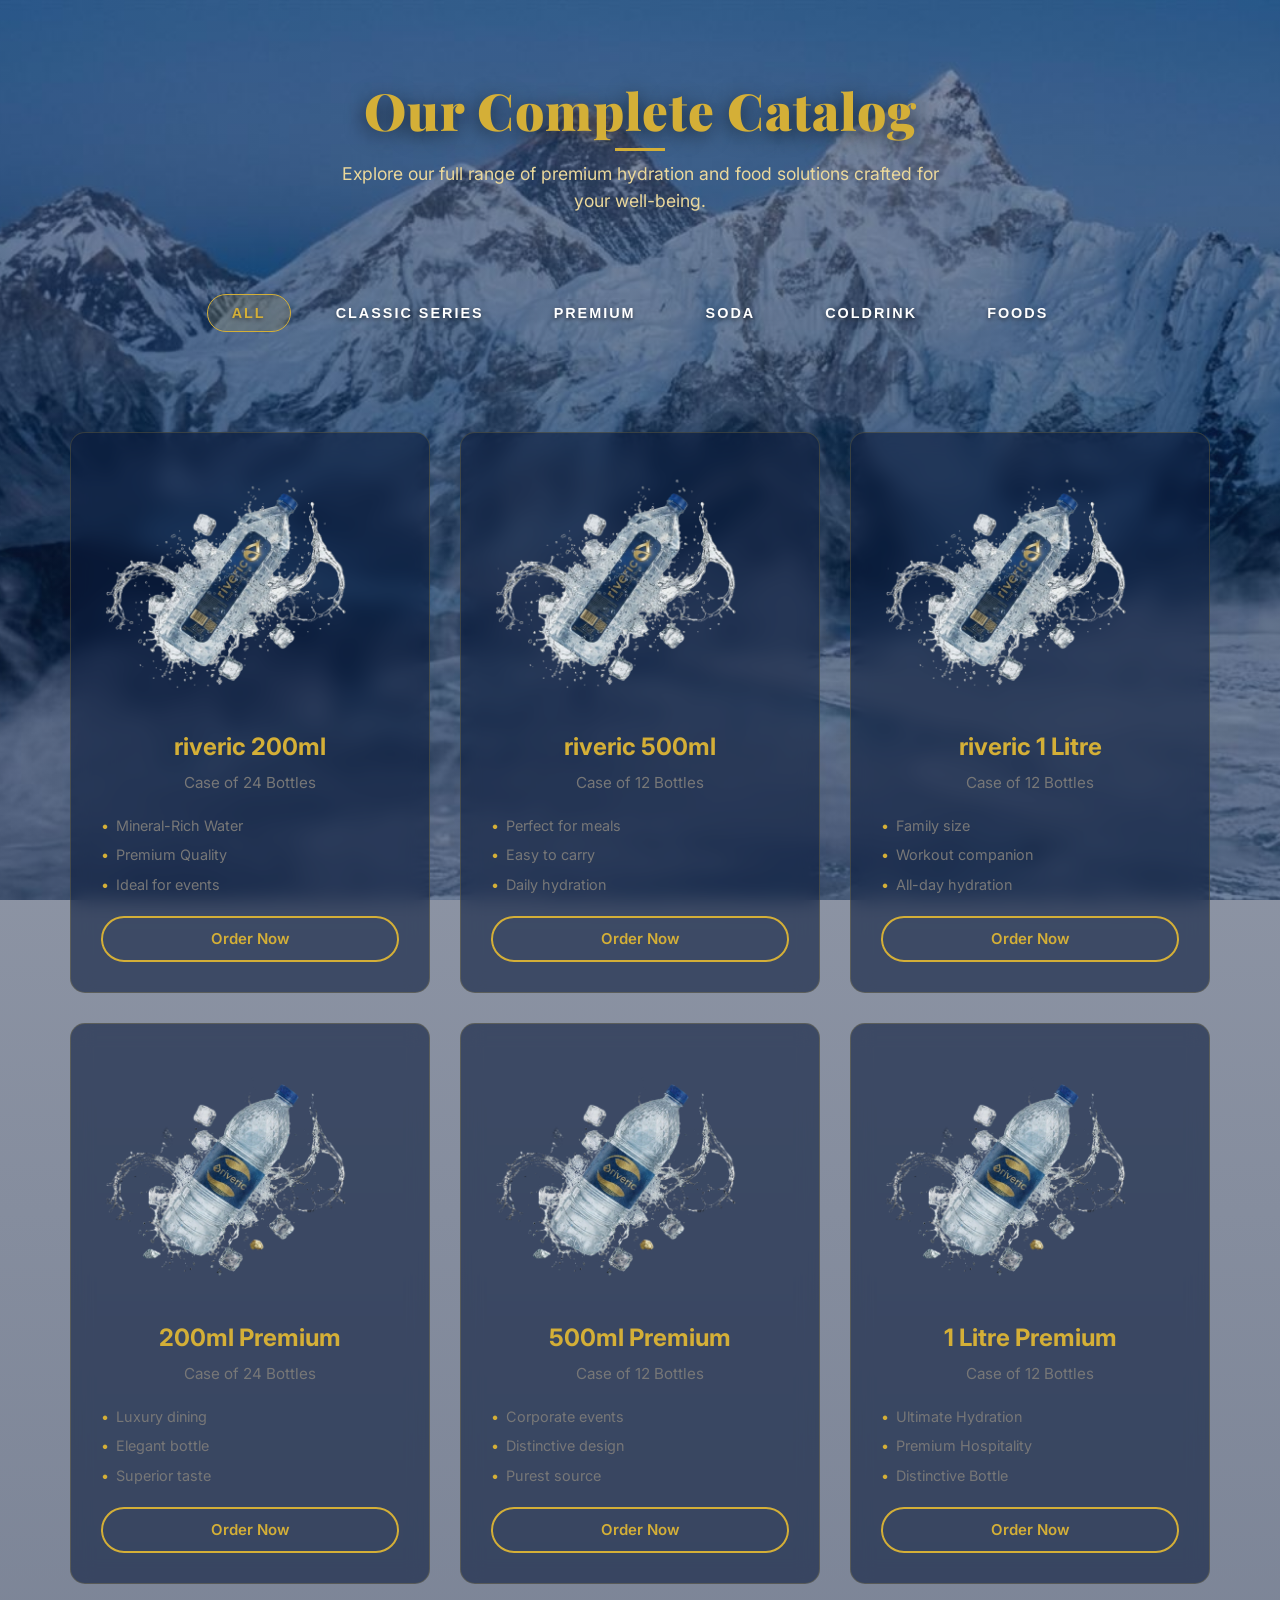
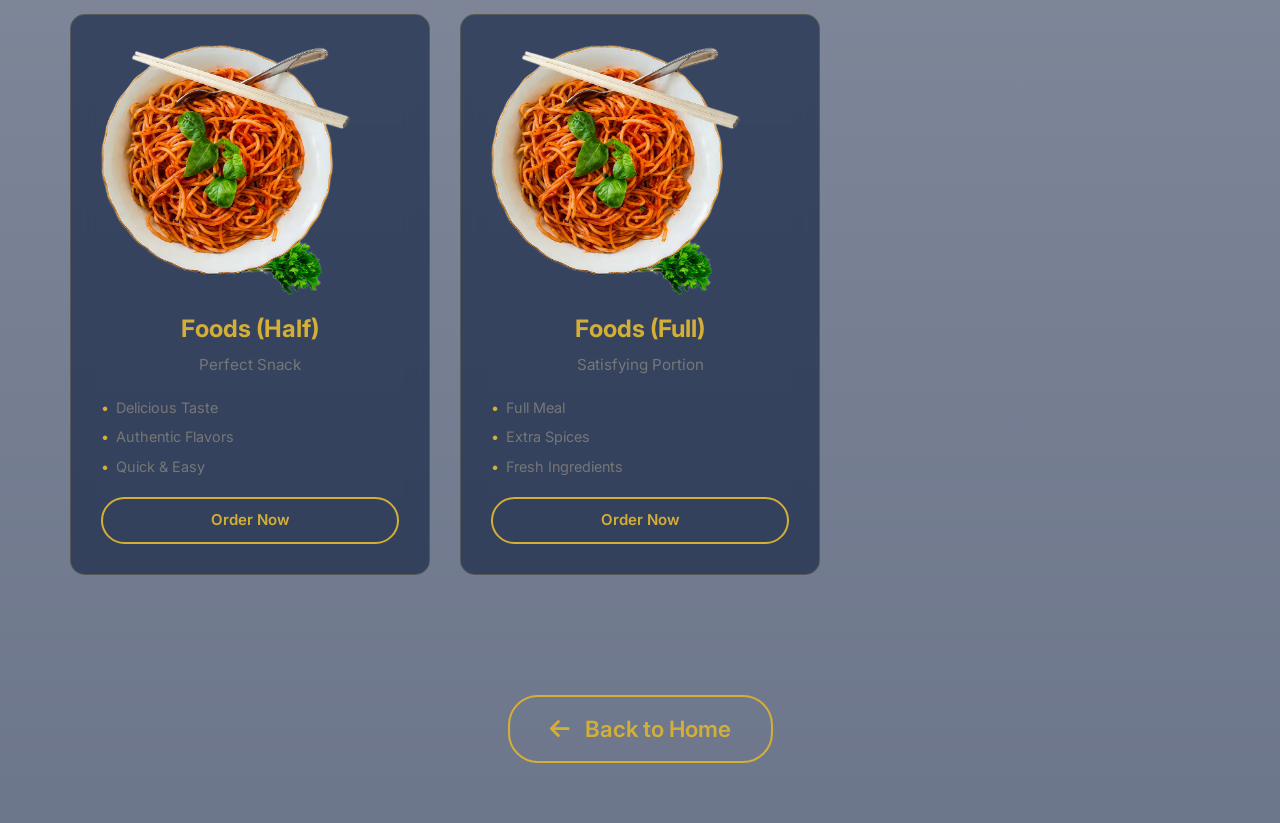
==== products.html @ 6d586d49 "Add files via upload" ====
<!DOCTYPE html>
<html lang="en">

<head>
    <meta charset="UTF-8">
    <meta name="viewport" content="width=device-width, initial-scale=1.0">
    <title>All Products | riveric™</title>
    <meta name="description" content="View our complete premium catalog of pure, mineral-rich packaged drinking water and food products.">
    <link rel="canonical" href="https://www.riveric.in/products.html" />
    
    <!-- Open Graph / Site Name & Thumbnail Fixes -->
    <meta property="og:site_name" content="riveric">
    <meta property="og:title" content="All Products | riveric™">
    <meta property="og:description" content="View our complete premium catalog of pure, mineral-rich packaged drinking water and food products.">
    <meta property="og:image" content="https://www.riveric.in/bottle_bg3_removed.png">
    <meta property="og:url" content="https://www.riveric.in/products.html">
    <meta property="og:type" content="website">

    <!-- Favicon / Logo for Browser Tabs and Google Search -->
    <link rel="icon" type="image/png" sizes="192x192" href="favicon.png">
    <link rel="apple-touch-icon" href="favicon.png">
    <link rel="shortcut icon" type="image/png" href="favicon.png">
    
    <!-- Web App Manifest for "Add to Home Screen" -->
    <link rel="manifest" href="manifest.json">
    <meta name="theme-color" content="#0a192f">

    <link href="https://fonts.googleapis.com/css2?family=Inter:wght@300;400;500;600;700;800&family=Outfit:wght@300;400;600;700;800&family=Playfair+Display:ital,wght@0,900;1,900&display=swap" rel="stylesheet">
    <link rel="stylesheet" href="style.css?v=1.2.6">
    <link rel="stylesheet" href="https://cdnjs.cloudflare.com/ajax/libs/font-awesome/6.4.0/css/all.min.css">
    
    <style>
        :root {
            --primary-color: #D4AF37;
            --primary-hover: #b8962d;
            --light-blue: #ebd89b;
        }
        body {
            background: linear-gradient(rgba(11, 27, 61, 0.4), rgba(11, 27, 61, 0.6)), url('bg_core.jpeg') no-repeat center center fixed !important;
            background-size: cover !important;
        }
        .products-page-header {
            padding: 80px 0 40px;
            background: transparent !important;
        }
        .cat-btn {
            color: #ffffff !important;
            text-shadow: 0 2px 4px rgba(0,0,0,0.5);
        }
        .cat-btn.active {
            background: rgba(212, 175, 55, 0.15) !important;
            color: #D4AF37 !important;
        }
        .cat-btn:hover {
            color: #D4AF37 !important;
        }
        .products-page-header .section-title {
            color: #D4AF37 !important;
            font-family: 'Playfair Display', serif !important;
            font-size: 3.2rem;
            font-weight: 900;
            letter-spacing: 1px;
            text-shadow: 0 4px 20px rgba(0, 0, 0, 0.6);
        }
        .products-page-header .section-subtitle {
            color: #ebd89b;
            max-width: 600px;
            margin: 0 auto;
        }
        .product-card {
            transition: all 0.4s ease;
            background: rgba(11, 27, 61, 0.6) !important;
            border-color: rgba(212, 175, 55, 0.2) !important;
        }
        .product-card:hover {
            border-color: rgba(212, 175, 55, 0.8) !important;
            box-shadow: 0 20px 40px rgba(212, 175, 55, 0.15) !important;
        }
        .product-card.hidden {
            display: none !important;
        }
        @media (max-width: 768px) {
            .products-page-header .section-title {
                font-size: 2.2rem;
            }
            #coming-soon-message h2 {
                font-size: 2rem !important;
            }
            .cat-btn {
                font-size: 0.8rem;
                padding: 8px 16px;
                letter-spacing: 1px;
            }
            .category-filters {
                gap: 10px !important;
            }
            .products-page-header {
                padding: 50px 0 20px;
            }
        }
        @media (max-width: 992px) {
            .products-grid {
                grid-template-columns: repeat(2, 1fr) !important;
                gap: 15px;
            }
            .product-card {
                padding: 15px 10px;
                display: flex;
                flex-direction: column;
                align-items: center;
            }
            .product-card-img {
                height: 120px !important;
                width: auto !important;
                margin-bottom: 10px !important;
            }
            .product-card-title {
                font-size: 1rem;
                margin-bottom: 5px;
                line-height: 1.2;
            }
            .product-card-desc {
                font-size: 0.8rem;
                margin-bottom: 10px;
            }
            .product-card-features {
                margin: 0 0 15px 0;
            }
            .product-card-features li {
                font-size: 0.75rem;
                margin-bottom: 4px;
            }
            .product-card .btn-outline {
                padding: 8px 10px;
                font-size: 0.8rem;
                width: 100%;
                margin-top: auto;
            }
        }
    </style>
</head>

<body>

    <!-- Page Header -->
    <section class="products-page-header">
        <div class="container text-center">
            <h2 class="section-title reveal slide-up">Our Complete Catalog</h2>
            <p class="section-subtitle reveal slide-up">Explore our full range of premium hydration and food solutions crafted for your well-being.</p>
        </div>
    </section>

    <!-- Top Categories / Filters -->
    <div class="container text-center reveal slide-up" style="margin-bottom: 40px;">
        <div class="category-filters" style="display: flex; justify-content: center; gap: 20px; flex-wrap: wrap; margin-top: 40px;">
            <button class="cat-btn active" data-filter="all">ALL</button>
            <button class="cat-btn" data-filter="classic">CLASSIC SERIES</button>
            <button class="cat-btn" data-filter="premium">PREMIUM</button>
            <button class="cat-btn" data-filter="soda" data-status="coming-soon">SODA</button>
            <button class="cat-btn" data-filter="colddrink" data-status="coming-soon">COLDRINK</button>
            <button class="cat-btn" data-filter="foods">FOODS</button>
        </div>
    </div>

    <!-- Products Grid -->
    <section class="section-padding" style="padding-top: 0;">
        <div class="container">
            <div id="coming-soon-message" style="display: none; text-align: center; width: 100%; padding: 100px 20px;">
                <h2 style="color: #D4AF37; font-family: 'Playfair Display', serif; font-size: 3rem; font-weight: 900; letter-spacing: 2px;">Coming Soon!</h2>
                <p style="color: #ffffff; font-size: 1.2rem; margin-top: 15px;">We are currently crafting this collection. Stay tuned!</p>
            </div>
            <div class="products-grid" id="productsGrid">
                
                <!-- Product 1: Classic -->
                <div class="product-card reveal slide-up" data-category="classic">
                    <img src="removed_bg_bottle.png" alt="riveric 200ml" class="product-card-img">
                    <h3 class="product-card-title">riveric 200ml</h3>
                    <p class="product-card-desc">Case of 24 Bottles</p>
                    <ul class="product-card-features">
                        <li>Mineral-Rich Water</li>
                        <li>Premium Quality</li>
                        <li>Ideal for events</li>
                    </ul>
                    <a href="https://wa.me/919471491032?text=Hi%20riveric!%20I%20would%20like%20to%20order%20the%20200ml%20Classic." target="_blank" class="btn btn-outline" style="width: 100%;">Order Now</a>
                </div>

                <!-- Product 2: Classic -->
                <div class="product-card reveal slide-up" data-category="classic" style="transition-delay: 0.1s;">
                    <img src="removed_bg_bottle.png" alt="riveric 500ml" class="product-card-img">
                    <h3 class="product-card-title">riveric 500ml</h3>
                    <p class="product-card-desc">Case of 12 Bottles</p>
                    <ul class="product-card-features">
                        <li>Perfect for meals</li>
                        <li>Easy to carry</li>
                        <li>Daily hydration</li>
                    </ul>
                    <a href="https://wa.me/919471491032?text=Hi%20riveric!%20I%20would%20like%20to%20order%20the%20500ml%20Classic." target="_blank" class="btn btn-outline" style="width: 100%;">Order Now</a>
                </div>

                <!-- Product 3: Classic -->
                <div class="product-card reveal slide-up" data-category="classic" style="transition-delay: 0.2s;">
                    <img src="removed_bg_bottle.png" alt="riveric 1 Litre" class="product-card-img">
                    <h3 class="product-card-title">riveric 1 Litre</h3>
                    <p class="product-card-desc">Case of 12 Bottles</p>
                    <ul class="product-card-features">
                        <li>Family size</li>
                        <li>Workout companion</li>
                        <li>All-day hydration</li>
                    </ul>
                    <a href="https://wa.me/919471491032?text=Hi%20riveric!%20I%20would%20like%20to%20order%20the%201L%20Classic." target="_blank" class="btn btn-outline" style="width: 100%;">Order Now</a>
                </div>

                <!-- Product 4: Premium -->
                <div class="product-card reveal slide-up" data-category="premium">
                    <img src="bottle_bg3_removed.png" alt="riveric 200ml Premium" class="product-card-img">
                    <h3 class="product-card-title">200ml Premium</h3>
                    <p class="product-card-desc">Case of 24 Bottles</p>
                    <ul class="product-card-features">
                        <li>Luxury dining</li>
                        <li>Elegant bottle</li>
                        <li>Superior taste</li>
                    </ul>
                    <a href="https://wa.me/919471491032?text=Hi%20riveric!%20I%20would%20like%20to%20order%20the%20200ml%20Premium." target="_blank" class="btn btn-outline" style="width: 100%;">Order Now</a>
                </div>

                <!-- Product 5: Premium -->
                <div class="product-card reveal slide-up" data-category="premium" style="transition-delay: 0.1s;">
                    <img src="bottle_bg3_removed.png" alt="riveric 500ml Premium" class="product-card-img">
                    <h3 class="product-card-title">500ml Premium</h3>
                    <p class="product-card-desc">Case of 12 Bottles</p>
                    <ul class="product-card-features">
                        <li>Corporate events</li>
                        <li>Distinctive design</li>
                        <li>Purest source</li>
                    </ul>
                    <a href="https://wa.me/919471491032?text=Hi%20riveric!%20I%20would%20like%20to%20order%20the%20500ml%20Premium." target="_blank" class="btn btn-outline" style="width: 100%;">Order Now</a>
                </div>

                <!-- Product 6: Premium -->
                <div class="product-card reveal slide-up" data-category="premium" style="transition-delay: 0.2s;">
                    <img src="bottle_bg3_removed.png" alt="riveric 1 Litre Premium" class="product-card-img">
                    <h3 class="product-card-title">1 Litre Premium</h3>
                    <p class="product-card-desc">Case of 12 Bottles</p>
                    <ul class="product-card-features">
                        <li>Ultimate Hydration</li>
                        <li>Premium Hospitality</li>
                        <li>Distinctive Bottle</li>
                    </ul>
                    <a href="https://wa.me/919471491032?text=Hi%20riveric!%20I%20would%20like%20to%20order%20the%201L%20Premium." target="_blank" class="btn btn-outline" style="width: 100%;">Order Now</a>
                </div>

                <!-- Product 7: Foods -->
                <div class="product-card reveal slide-up" data-category="foods">
                    <img src="noodles.png" alt="riveric Foods (Half)" class="product-card-img">
                    <h3 class="product-card-title">Foods (Half)</h3>
                    <p class="product-card-desc">Perfect Snack</p>
                    <ul class="product-card-features">
                        <li>Delicious Taste</li>
                        <li>Authentic Flavors</li>
                        <li>Quick & Easy</li>
                    </ul>
                    <a href="https://wa.me/919471491032?text=Hi%20riveric!%20I%20would%20like%20to%20order%20Foods%20(Half)." target="_blank" class="btn btn-outline" style="width: 100%;">Order Now</a>
                </div>

                <!-- Product 8: Foods -->
                <div class="product-card reveal slide-up" data-category="foods" style="transition-delay: 0.1s;">
                    <img src="noodles.png" alt="riveric Foods (Full)" class="product-card-img">
                    <h3 class="product-card-title">Foods (Full)</h3>
                    <p class="product-card-desc">Satisfying Portion</p>
                    <ul class="product-card-features">
                        <li>Full Meal</li>
                        <li>Extra Spices</li>
                        <li>Fresh Ingredients</li>
                    </ul>
                    <a href="https://wa.me/919471491032?text=Hi%20riveric!%20I%20would%20like%20to%20order%20Foods%20(Full)." target="_blank" class="btn btn-outline" style="width: 100%;">Order Now</a>
                </div>

            </div>
            
            <!-- Bigger Back Button at Bottom -->
            <div class="text-center reveal slide-up" style="margin-top: 60px;">
                <a href="index.html?return=true#products" class="btn btn-outline" style="font-size: 1.4rem; padding: 15px 40px; display: inline-flex; align-items: center; gap: 15px; border-width: 2px;">
                    <i class="fas fa-arrow-left"></i> Back to Home
                </a>
            </div>
            
        </div>
    </section>

    <!-- Mobile Floating Action Button -->
    <a href="https://wa.me/919471491032?text=Hi%20riveric!%20I%20would%20like%20to%20order%20premium%20water." 
       target="_blank" class="mobile-fab">
        <i class="fab fa-whatsapp"></i>
        <span>Order Now</span>
    </a>

    <!-- Filtering & Animation Script -->
    <script>
        // Reveal animations on load/scroll
        const reveals = document.querySelectorAll('.reveal');
        function reveal() {
            for (let i = 0; i < reveals.length; i++) {
                const windowHeight = window.innerHeight;
                const elementTop = reveals[i].getBoundingClientRect().top;
                const elementVisible = 50;
                if (elementTop < windowHeight - elementVisible) {
                    reveals[i].classList.add('active');
                }
            }
        }
        window.addEventListener('scroll', reveal);
        setTimeout(reveal, 100);

        // Product Filtering Logic
        const filterBtns = document.querySelectorAll('.cat-btn');
        const productCards = document.querySelectorAll('.product-card');
        const comingSoonMsg = document.getElementById('coming-soon-message');
        const productsGrid = document.querySelector('.products-grid');

        filterBtns.forEach(btn => {
            btn.addEventListener('click', function() {
                // Remove active class from all buttons
                filterBtns.forEach(b => b.classList.remove('active'));
                // Add active class to clicked button
                this.classList.add('active');

                const filterValue = this.getAttribute('data-filter');
                const isComingSoon = this.getAttribute('data-status') === 'coming-soon';

                if (isComingSoon) {
                    productsGrid.style.display = 'none';
                    comingSoonMsg.style.display = 'block';
                } else {
                    productsGrid.style.display = 'grid';
                    comingSoonMsg.style.display = 'none';
                    
                    // Filter products
                    productCards.forEach(card => {
                        const cardCategory = card.getAttribute('data-category');
                        
                        if (filterValue === 'all' || filterValue === cardCategory) {
                            card.classList.remove('hidden');
                            // Retrigger reveal animation for filtered items
                            setTimeout(() => {
                                card.classList.add('active');
                            }, 50);
                        } else {
                            card.classList.remove('active');
                            card.classList.add('hidden');
                        }
                    });
                }
            });
        });
    </script>
</body>
</html>
---- style.css ----
/* ==========================================================================
   CSS Variables & Reset
   ========================================================================== */

/* ==========================================================================
   Preloader Screen Styles
   ========================================================================== */
#preloader {
    position: fixed;
    top: 0;
    left: 0;
    width: 100%;
    height: 100%;
    background-color: #0b1b3d; /* Riveric Deep Navy */
    display: flex;
    flex-direction: column;
    align-items: center;
    justify-content: center;
    z-index: 1000000; /* Above everything */
    transition: opacity 0.8s ease, visibility 0.8s;
}

#preloader.fade-out {
    opacity: 0;
    visibility: hidden;
}

/* Page Loading State: completely hide page content until preloading is 100% complete */
body.is-loading {
    overflow: hidden !important;
    height: 100vh !important;
    height: 100dvh !important;
}

body.is-loading header,
body.is-loading section,
body.is-loading footer,
body.is-loading .mobile-fab {
    opacity: 0 !important;
    visibility: hidden !important;
    pointer-events: none !important;
    transition: none !important;
}

.preloader-content {
    text-align: center;
    width: 90%;
    max-width: 400px;
    z-index: 2;
}

.preloader-logo {
    margin-bottom: 40px;
    animation: pulseLogo 2s infinite ease-in-out;
}

.preloader-logo img {
    height: 100px;
    width: 100px;
    margin-bottom: 15px;
    border-radius: 50%;
    object-fit: cover;
    border: 3px solid rgba(255, 255, 255, 0.2);
    filter: drop-shadow(0 0 15px rgba(0, 168, 204, 0.3));
}

.preloader-brand {
    color: #fff;
    font-size: 2.2rem;
    font-weight: 800;
    letter-spacing: 4px;
    text-transform: lowercase;
    font-family: 'Outfit', sans-serif;
    margin: 0;
}

/* Bubbles Animation */
.bubbles-container {
    position: absolute;
    top: 0;
    left: 0;
    width: 100%;
    height: 100%;
    overflow: hidden;
    z-index: 1;
}

.bubble {
    position: absolute;
    bottom: -100px;
    background: rgba(255, 255, 255, 0.15);
    border-radius: 50%;
    animation: rise 10s infinite ease-in;
    border: 1px solid rgba(255, 255, 255, 0.25);
}

.bubble:nth-child(1) { left: 10%; width: 40px; height: 40px; animation-duration: 8s; }
.bubble:nth-child(2) { left: 20%; width: 20px; height: 20px; animation-duration: 12s; animation-delay: 1s; }
.bubble:nth-child(3) { left: 35%; width: 50px; height: 50px; animation-duration: 7s; animation-delay: 2s; }
.bubble:nth-child(4) { left: 50%; width: 30px; height: 30px; animation-duration: 11s; animation-delay: 0.5s; }
.bubble:nth-child(5) { left: 65%; width: 60px; height: 60px; animation-duration: 9s; animation-delay: 3s; }
.bubble:nth-child(6) { left: 80%; width: 25px; height: 25px; animation-duration: 13s; animation-delay: 1.5s; }
.bubble:nth-child(7) { left: 15%; width: 45px; height: 45px; animation-duration: 10s; animation-delay: 4s; }
.bubble:nth-child(8) { left: 45%; width: 15px; height: 15px; animation-duration: 14s; animation-delay: 5s; }
.bubble:nth-child(9) { left: 70%; width: 35px; height: 35px; animation-duration: 8s; animation-delay: 2.5s; }
.bubble:nth-child(10) { left: 90%; width: 55px; height: 55px; animation-duration: 12s; animation-delay: 1s; }
.bubble:nth-child(11) { left: 25%; width: 20px; height: 20px; animation-duration: 9s; animation-delay: 6s; }
.bubble:nth-child(12) { left: 55%; width: 40px; height: 40px; animation-duration: 11s; animation-delay: 3.5s; }

@keyframes rise {
    0% { transform: translateY(0) rotate(0deg); opacity: 0; }
    20% { opacity: 0.5; }
    80% { opacity: 0.5; }
    100% { transform: translateY(-120vh) rotate(360deg); opacity: 0; }
}

.preloader-bar-container {
    width: 100%;
    height: 3px;
    background: rgba(255, 255, 255, 0.08);
    border-radius: 10px;
    overflow: hidden;
    margin-bottom: 25px;
    position: relative;
}

#preloader-bar {
    width: 0%;
    height: 100%;
    background: linear-gradient(90deg, #00A8CC, #fff, #00A8CC);
    background-size: 200% 100%;
    animation: barGlow 2s linear infinite;
    transition: width 0.4s cubic-bezier(0.1, 0.5, 0.5, 1);
}

.preloader-stats {
    display: flex;
    flex-direction: column;
    align-items: center;
    gap: 12px;
}

#preloader-perc {
    color: #fff;
    font-size: 1.6rem;
    font-weight: 800;
    font-family: 'Outfit', sans-serif;
    letter-spacing: 2px;
}

.preloader-status {
    color: rgba(255, 255, 255, 0.7);
    font-size: 0.9rem;
    font-weight: 600;
    letter-spacing: 4px;
    text-transform: uppercase;
    animation: textPulse 2s infinite ease-in-out;
    margin: 0;
}

@keyframes barGlow {
    0% { background-position: 100% 0%; }
    100% { background-position: -100% 0%; }
}

@keyframes textPulse {
    0%, 100% { opacity: 0.5; transform: translateY(0); }
    50% { opacity: 1; transform: translateY(-2px); }
}

@keyframes pulseLogo {
    0%, 100% { transform: scale(1); }
    50% { transform: scale(1.05); }
}

:root {
    --primary-color: #00A8CC;
    --primary-hover: #008ba8;
    --dark-bg: #0B1B3D;
    --light-bg: #f4f9fd;
    --white: #ffffff;
    --text-color: #333333;
    --text-light: #777777;
    --transition: all 0.3s ease;
    --border-radius: 8px;
    --box-shadow: 0 10px 30px rgba(0, 0, 0, 0.1);
    --font-family: 'Inter', sans-serif;
}

* {
    margin: 0;
    padding: 0;
    box-sizing: border-box;
}

html {
    width: 100%;
    height: 100%;
    overflow-x: hidden;
    background-color: var(--white);
    margin: 0;
    padding: 0;
}


body {
    font-family: var(--font-family);
    color: var(--text-color);
    background-color: var(--white);
    line-height: 1.5;
    /* Removed overflow-x to ensure position: sticky works perfectly */
    width: 100%;
    margin: 0;
    padding: 0;
    font-size: 15px;
}

a {
    text-decoration: none;
    color: inherit;
    transition: var(--transition);
}

ul {
    list-style: none;
}

img {
    max-width: 100%;
    height: auto;
    display: block;
}

/* ==========================================================================
   Typography & Utilities
   ========================================================================== */
h1,
h2,
h3,
h4,
h5,
h6 {
    font-weight: 700;
    line-height: 1.2;
    margin-bottom: 0.8rem; /* Reduced from 1rem */
    color: var(--dark-bg);
}

h1 .highlight {
    color: var(--primary-color);
}

.section-padding {
    padding: 60px 0; /* Reduced from 80px */
}

.container {
    width: 92%;
    max-width: 1140px; /* Slightly narrower for better framing */
    margin: 0 auto;
}

.text-center {
    text-align: center;
}

.products-section {
    background: linear-gradient(rgba(240, 249, 255, 0.6), rgba(240, 249, 255, 0.6)), url('glacier.jpeg') center/cover fixed;
    position: relative;
}

.bg-light {
    background-color: var(--light-bg);
}

.bg-dark {
    background-color: var(--dark-bg);
    color: var(--white);
}

.bg-dark h2 {
    color: var(--white);
}

.mt-2 {
    margin-top: 1rem;
}

.mt-3 {
    margin-top: 1.5rem;
}

.mt-4 {
    margin-top: 2rem;
}

/* Buttons */
.btn {
    display: inline-block;
    padding: 10px 24px;
    border-radius: 30px;
    font-weight: 600;
    cursor: pointer;
    text-align: center;
    border: 2px solid transparent;
}

.btn-primary {
    background-color: var(--primary-color);
    color: var(--white);
}

.btn-primary:hover {
    background-color: var(--primary-hover);
    color: var(--white);
    transform: translateY(-2px);
    box-shadow: 0 4px 15px rgba(0, 168, 204, 0.4);
}

.btn-outline {
    border-color: var(--primary-color);
    color: var(--primary-color);
    background: transparent;
}

.btn-outline:hover {
    background-color: var(--primary-color);
    color: var(--white);
}

.btn-large {
    padding: 14px 32px;
    font-size: 1.1rem;
}

/* Hide Mobile FAB by default on Desktop */
.mobile-fab {
    display: none;
}


.btn-block {
    display: block;
    width: 100%;
}

.btn-whatsapp {
    background-color: #25D366;
    color: white;
}

.btn-whatsapp:hover {
    background-color: #128C7E;
    color: white;
}

/* ==========================================================================
   Header & Navigation
   ========================================================================== */
header {
    position: fixed;
    top: 15px; /* Fixed top to prevent jumpy scroll glitch */
    left: 50%;
    transform: translateX(-50%);
    width: 95%;
    max-width: 1200px;
    z-index: 99999;
    transition: background-color 0.4s ease, backdrop-filter 0.4s ease, box-shadow 0.4s ease, padding 0.4s ease;
    padding: 8px 20px;
    border-radius: 50px;
    background: transparent;
    will-change: background-color, backdrop-filter, box-shadow;
}

header.scrolled {
    background: rgba(255, 255, 255, 0.85);
    backdrop-filter: blur(25px);
    -webkit-backdrop-filter: blur(25px);
    padding: 6px 20px;
    box-shadow: 0 10px 30px rgba(0,0,0,0.12);
}


header.scrolled .logo span,
header.scrolled .nav-menu a {
    color: var(--dark-bg);
}

header.scrolled .mobile-toggle {
    color: var(--dark-bg);
}

.nav-container {
    display: flex;
    justify-content: space-between;
    align-items: center;
    width: 100%;
    gap: 15px;
    margin: 0;
    flex-wrap: nowrap;
}

.logo {
    display: flex;
    align-items: center;
    gap: 10px;
    font-size: 1.5rem;
    font-weight: 700;
    color: var(--white);
    flex-shrink: 0;
}

.logo img {
    height: 35px;
    /* Smaller logo for a slimmer header */
    width: 35px;
    object-fit: cover;
    border-radius: 50%;
}

.nav-menu ul {
    display: flex;
    gap: 25px;
    flex-wrap: nowrap;
}

.nav-menu a {
    color: var(--white);
    font-weight: 500;
    font-size: 0.95rem;
    position: relative;
    white-space: nowrap;
}

.nav-menu a::after {
    content: '';
    position: absolute;
    bottom: -5px;
    left: 0;
    width: 0;
    height: 2px;
    background-color: var(--primary-color);
    transition: var(--transition);
}

.nav-menu a:hover::after {
    width: 100%;
}

.header-right-group {
    display: flex;
    align-items: center;
    gap: 20px;
    flex-wrap: nowrap;
}

.header-actions {
    display: flex;
    align-items: center;
    gap: 12px;
    flex-wrap: nowrap;
}

/* Slimmer buttons for a majestic header */
header .btn {
    padding: 7px 18px;
    font-size: 0.85rem;
}


.certifications {
    display: flex;
    gap: 10px;
}

.cert-icon {
    height: 30px;
    width: 30px;
    border-radius: 50%;
    background: white;
    padding: 2px;
    box-shadow: 0 2px 5px rgba(0, 0, 0, 0.2);
}

.mobile-toggle {
    display: none;
    background: none;
    border: none;
    font-size: 1.5rem;
    color: var(--white);
    cursor: pointer;
}

/* ==========================================================================
   Hero Section (Scroll Animated Canvas)
   ========================================================================== */
.hero-scroll-container {
    height: 600vh;
    position: relative;
    width: 100%;
    background: #000;
    /* overflow: visible is required for child position: sticky to work */
    overflow: visible !important;
}


.hero-sticky-wrapper {
    position: sticky;
    top: 0 !important;
    /* Use --real-vh set by JS on load (URL bar visible) so the hero never
       resizes when the mobile browser hides/shows the address bar. */
    height: var(--real-vh, 100vh);
    width: 100%;
    overflow: hidden;
    display: flex;
    align-items: center;
    justify-content: center;
    background: url('hero_fallback.jpeg') center/cover no-repeat;
    z-index: 1;
}



#hero-canvas {
    position: absolute;
    top: 0;
    left: 0;
    width: 100% !important; /* Forces the canvas to stay inside */
    height: 100%;
    z-index: 1;
    display: block;
    /* Hardware Acceleration */
    will-change: transform;
    transform: translateZ(0);
    backface-visibility: hidden;
}

/* --- Hero Floating Image Cards --- */
.hero-images-panel {
    position: absolute;
    bottom: 40px;
    right: 30px; /* Fine-tuned to 30px for a perfectly balanced frame */


    display: flex;
    flex-direction: column;
    gap: 16px;
    z-index: 10;
    max-width: 40%; /* Keeps it from pushing the screen wide */
}

.hero-img-card {
    position: relative;
    width: 160px;
    height: 100px;
    border-radius: 12px;
    overflow: hidden;
    cursor: pointer;
    box-shadow: 0 8px 30px rgba(0, 0, 0, 0.5);
    transition: transform 0.35s cubic-bezier(0.23, 1, 0.32, 1),
        box-shadow 0.35s ease,
        width 0.35s cubic-bezier(0.23, 1, 0.32, 1),
        height 0.35s cubic-bezier(0.23, 1, 0.32, 1);
    padding: 2px;
    /* Space for the rotating border */
    background: rgba(255, 255, 255, 0.1);
}

/* Rotating border effect */
.hero-img-card::before {
    content: '';
    position: absolute;
    top: -50%;
    left: -50%;
    width: 200%;
    height: 200%;
    background: conic-gradient(transparent,
            var(--primary-color),
            transparent 30%);
    animation: rotateBorder 4s linear infinite;
    z-index: 0;
}

@keyframes rotateBorder {
    from {
        transform: rotate(0deg);
    }

    to {
        transform: rotate(360deg);
    }
}

.hero-img-card img {
    width: 100%;
    height: 100%;
    object-fit: cover;
    display: block;
    position: relative;
    z-index: 1;
    border-radius: 10px;
    transition: transform 0.35s ease;
    filter: brightness(0.85);
}

.hero-img-card:hover {
    transform: scale(1.06);
    box-shadow: 0 20px 60px rgba(0, 0, 0, 0.7);
}

.hero-img-card:hover::before {
    animation-duration: 2s;
    background: conic-gradient(transparent,
            var(--primary-color),
            #fff,
            var(--primary-color),
            transparent 40%);
}

.hero-img-card:hover img {
    filter: brightness(1);
    transform: scale(1.05);
}

.hero-img-expand-icon {
    position: absolute;
    bottom: 8px;
    right: 8px;
    background: rgba(0, 0, 0, 0.55);
    color: #fff;
    border-radius: 50%;
    width: 28px;
    height: 28px;
    display: flex;
    align-items: center;
    justify-content: center;
    font-size: 0.7rem;
    opacity: 0;
    transition: opacity 0.2s ease;
    backdrop-filter: blur(4px);
    -webkit-backdrop-filter: blur(4px);
    /* Safari */
}

.hero-img-card:hover .hero-img-expand-icon {
    opacity: 1;
}

/* --- Hero Lightbox --- */
.hero-lightbox {
    display: none;
    position: fixed;
    inset: 0;
    z-index: 100001;
    /* Higher than header and all other floating elements */
    align-items: center;
    justify-content: center;
}

.hero-lightbox.active {
    display: flex;
}

.hero-lightbox-overlay {
    position: absolute;
    inset: 0;
    background: rgba(0, 0, 0, 0.92);
    animation: lightboxFadeIn 0.3s ease;
}

.hero-lightbox img {
    position: relative;
    z-index: 1;
    max-width: 92vw;
    max-height: 90vh;
    object-fit: contain;
    border-radius: 12px;
    box-shadow: 0 30px 80px rgba(0, 0, 0, 0.8);
    animation: lightboxZoomIn 0.35s cubic-bezier(0.23, 1, 0.32, 1);
}

.hero-lightbox-close {
    position: absolute;
    top: 24px;
    right: 28px;
    z-index: 2;
    background: rgba(255, 255, 255, 0.12);
    border: 1px solid rgba(255, 255, 255, 0.3);
    color: #fff;
    border-radius: 50%;
    width: 44px;
    height: 44px;
    font-size: 1rem;
    cursor: pointer;
    backdrop-filter: blur(6px);
    -webkit-backdrop-filter: blur(6px);
    /* Safari */
    transition: background 0.2s;
    display: flex;
    align-items: center;
    justify-content: center;
}

.hero-lightbox-close:hover {
    background: rgba(255, 255, 255, 0.25);
}

@keyframes lightboxFadeIn {
    from {
        opacity: 0;
    }

    to {
        opacity: 1;
    }
}

@keyframes lightboxZoomIn {
    from {
        transform: scale(0.8);
        opacity: 0;
    }

    to {
        transform: scale(1);
        opacity: 1;
    }
}





.hero-container-rel {
    position: relative;
    height: 100%;
    width: 100%;
    display: flex;
    align-items: center;
    justify-content: center;
    z-index: 5;
}

.hero-content {
    position: relative;
    z-index: 10;
    text-align: center;
    color: var(--white);
    width: 100%;
    margin: 0 auto;
}


.hero-content h1 {
    font-family: 'Inter', sans-serif;
    font-size: 4.8rem; /* Reduced from 5.5rem */
    color: var(--white);
    font-weight: 300;
    font-style: italic;
    margin-bottom: 25px;
    text-shadow: 3px 6px 15px rgba(0, 0, 0, 0.9), 0 10px 40px rgba(0, 0, 0, 0.6);
    line-height: 1.1;
}

.staggered-title {
    display: flex;
    flex-direction: row;
    justify-content: center;
    align-items: center;
    gap: 25px;
    width: 100%;
}

.staggered-title .align-left,
.staggered-title .align-right {
    font-weight: 300;
    font-style: italic;
    color: var(--white);
    /* Both parts white as requested previously */
    will-change: transform;
    transition: transform 0.1s ease-out;
}



#hero-btn {
    position: absolute;
    bottom: 17%; /* Precisely tuned to 17% for the perfect visual balance */
    left: 50%;
    transform: translateX(-50%);




    z-index: 10;
    border: 1px solid rgba(255, 255, 255, 0.8);
    width: 280px; /* Reduced from 320px */
    height: 50px; /* Reduced from 55px */
    padding: 0;
    display: flex;
    justify-content: center;
    align-items: center;
    overflow: hidden;
    white-space: nowrap;
    border-radius: 50px;
    will-change: width, transform, opacity, color;
}

.hero-subtitle-parallax {
    position: absolute;
    top: 25%;
    left: 8%;
    text-align: left;
    font-size: 1.6rem;
    font-family: 'Georgia', serif;
    font-style: italic;
    font-weight: 400;
    line-height: 1.6;
    letter-spacing: 0.5px;
    max-width: 450px;
    color: var(--white);
    opacity: 0;
    z-index: 10;
    will-change: opacity, transform;
    text-shadow: 2px 4px 6px rgba(0, 0, 0, 0.9), 0 0 20px rgba(0, 0, 0, 0.9);
    transform: translateY(30px);
}

.scroll-indicator {
    position: absolute;
    bottom: 30px;
    left: 50%;
    transform: translateX(-50%);
    z-index: 3;
    display: flex;
    flex-direction: column;
    align-items: center;
    color: var(--white);
    font-size: 0.8rem;
    text-transform: uppercase;
    letter-spacing: 2px;
}

.mouse {
    width: 26px;
    height: 40px;
    border: 2px solid var(--white);
    border-radius: 20px;
    margin-top: 10px;
    position: relative;
}

.wheel {
    width: 4px;
    height: 8px;
    background: var(--white);
    border-radius: 2px;
    position: absolute;
    top: 6px;
    left: 50%;
    transform: translateX(-50%);
    animation: scroll 1.5s infinite;
}

@keyframes scroll {
    0% {
        top: 6px;
        opacity: 1;
    }

    100% {
        top: 20px;
        opacity: 0;
    }
}

/* ==========================================================================
   General Layouts
   ========================================================================== */
.split-layout {
    display: flex;
    align-items: center;
    gap: 50px;
}

.about-section {
    background: linear-gradient(180deg, #f0f7ff 0%, #f4f9fd 100%);
}

.split-layout>div {
    flex: 1;
}

.section-title {
    font-size: 2.5rem;
    margin-bottom: 20px;
    position: relative;
    display: inline-block;
}

.section-title::after {
    content: '';
    position: absolute;
    bottom: -10px;
    left: 0;
    width: 50px;
    height: 3px;
    background-color: var(--primary-color);
}

.text-center .section-title::after {
    left: 50%;
    transform: translateX(-50%);
}

.section-subtitle {
    color: var(--text-light);
    font-size: 1.1rem;
    margin-bottom: 40px;
}

/* ==========================================================================
   About Section
   ========================================================================== */
.about-text p {
    margin-bottom: 15px;
    font-size: 1.1rem;
    color: var(--text-light);
}

.floating-image {
    border-radius: 20px;
    box-shadow: var(--box-shadow);
    animation: float 6s ease-in-out infinite;
}

@keyframes float {
    0% {
        transform: translateY(0px);
    }

    50% {
        transform: translateY(-20px);
    }

    100% {
        transform: translateY(0px);
    }
}

.auto-slider {
    position: relative;
    width: 100%;
}

.auto-slider .slide-img {
    width: 100%;
    display: block;
    border-radius: 20px;
    transition: opacity 1s ease-in-out;
    opacity: 0;
}

.auto-slider .slide-img.active {
    opacity: 1;
    z-index: 2;
}

.auto-slider .slide-img:not(:first-child) {
    position: absolute;
    top: 0;
    left: 0;
    height: 100%;
    object-fit: cover;
}

/* ==========================================================================
   Features (Why riveric)
   ========================================================================== */
.features-split-layout {
    display: flex;
    align-items: flex-start;
    /* Align top with content */
    gap: 60px;
    margin-top: 15px;
    /* Reduced as requested */
}

.features-grid-side {
    flex: 1.2;
    display: flex;
    flex-direction: column;
    gap: 20px;
}

.ambassador-side {
    flex: 1;
    display: flex;
    justify-content: center;
    margin-top: -100px;
    /* Pull up to align with the heading's starting position */
    position: relative;
    z-index: 5;
}

.ambassador-card {
    position: relative;
    max-width: 475px;
    /* Increased by 35% for better impact */
    border-radius: 20px;
    overflow: hidden;
    box-shadow: 0 20px 40px rgba(0, 168, 204, 0.2);
    border: 4px solid #fff;
    transform: rotate(2deg);
    transition: var(--transition);
}

.ambassador-card:hover {
    transform: rotate(0deg) scale(1.02);
}

.ambassador-img {
    width: 100%;
    height: auto;
    display: block;
}

.ambassador-badge {
    position: absolute;
    bottom: 20px;
    left: 50%;
    transform: translateX(-50%);
    background: var(--primary-color);
    color: #fff;
    padding: 10px 20px;
    border-radius: 50px;
    font-weight: 700;
    font-size: 0.9rem;
    white-space: nowrap;
    box-shadow: 0 5px 15px rgba(0, 0, 0, 0.2);
    display: flex;
    align-items: center;
    gap: 8px;
}

.feature-card {
    background: rgba(255, 255, 255, 0.35);
    /* Frosted Glass */
    backdrop-filter: blur(15px);
    -webkit-backdrop-filter: blur(15px);
    padding: 25px 30px;
    border-radius: 20px;
    /* More rounded for glass look */
    display: flex;
    align-items: flex-start;
    gap: 20px;
    box-shadow: 0 8px 32px rgba(0, 0, 0, 0.05);
    border: 1px solid rgba(255, 255, 255, 0.3);
    transition: var(--transition);
    text-align: left;
}

.feature-card:hover {
    transform: translateX(10px);
    box-shadow: 0 15px 30px rgba(0, 0, 0, 0.1);
}

.feature-icon {
    width: 60px;
    height: 60px;
    background: transparent;
    /* Removed "overlight" background */
    color: var(--primary-color);
    border: 1px solid rgba(0, 168, 204, 0.2);
    /* Subtle frame */
    border-radius: 12px;
    /* Matching card radius */
    display: flex;
    align-items: center;
    justify-content: center;
    font-size: 28px;
    flex-shrink: 0;
    transition: var(--transition);
}

.feature-card:hover .feature-icon {
    border-color: var(--primary-color);
    background: rgba(0, 168, 204, 0.05);
    transform: scale(1.1);
}

/* ==========================================================================
   Presence Section (Map)
   ========================================================================== */
.presence-section {
    background: linear-gradient(rgba(11, 27, 61, 0.7), rgba(11, 27, 61, 0.7)), url('outside pic factory.jpeg') center/cover fixed;
    color: #ffffff;
    /* Pure white for visibility */
}

.presence-section .section-title {
    color: #ffffff;
    font-weight: 800;
    text-shadow: 0 4px 15px rgba(0, 0, 0, 0.5);
}

.presence-section .stat-box {
    color: #0B1B3D;
    /* Keep card text dark for readability */
}

.presence-layout {
    display: flex;
    gap: 40px;
    margin-top: 80px;
    /* Increased for better scroll spacing */
    align-items: center;
}

.presence-stats {
    flex: 1;
    display: grid;
    grid-template-columns: 1fr 1fr;
    gap: 20px;
}

.stat-box {
    background: #ffffff;
    /* Perfectly opaque and clear */
    padding: 0;
    /* Remove padding to allow image to bleed */
    border-radius: 18px;
    border-bottom: 4px solid var(--primary-color);
    text-align: center;
    box-shadow: 0 10px 30px rgba(0, 0, 0, 0.08);
    transition: transform 0.3s ease;
    overflow: hidden;
    /* Clip the image corners to the card's radius */
    display: flex;
    flex-direction: column;
}

.stat-box:hover {
    transform: translateY(-5px);
}

.stat-icon-img {
    width: 100%;
    height: 180px;
    /* Increased slightly for better framing */
    object-fit: cover;
    object-position: top;
    /* Prioritize the top of the image to avoid cutting faces */
    display: block;
}

.stat-box-content {
    padding: 20px;
}

.stat-box h4 {
    display: flex;
    align-items: center;
    justify-content: center;
    gap: 10px;
    font-size: 1.1rem;
    margin-bottom: 5px;
}

.stat-box i {
    color: var(--primary-color);
}

.presence-map {
    flex: 1;
    position: relative;
    background: rgba(255, 255, 255, 0.9);
    padding: 20px;
    border-radius: var(--border-radius);
    box-shadow: var(--box-shadow);
}

.map-container {
    position: relative;
    width: 100%;
}

.india-map {
    width: 100%;
    height: auto;
    opacity: 0.9;
}

.map-pin {
    position: absolute;
    display: flex;
    flex-direction: column;
    align-items: center;
    color: red;
    cursor: pointer;
    transition: var(--transition);
    transform: translate(-50%, -100%);
}

.map-pin i {
    font-size: 1.5rem;
    filter: drop-shadow(0 2px 4px rgba(0, 0, 0, 0.3));
    animation: bounce 2s infinite;
}

@keyframes bounce {

    0%,
    100% {
        transform: translateY(0);
    }

    50% {
        transform: translateY(-10px);
    }
}

.map-pin span {
    position: absolute;
    left: 100%;
    top: 50%;
    transform: translateY(-50%);
    margin-left: 10px;
    background: var(--dark-bg);
    color: var(--white);
    padding: 4px 10px;
    border-radius: 4px;
    font-size: 0.8rem;
    opacity: 1;
    /* Made visible by default so it's obvious */
    transition: var(--transition);
    white-space: nowrap;
}

/* Approximate positions on an India map SVG */
.pin-delhi {
    top: 31%;
    left: 32%;
}

.pin-varanasi {
    top: 41.5%;
    left: 50.5%;
}

/* ==========================================================================
/* ==========================================================================
   Products 3D Carousel Section
   ========================================================================== */
.products-3d-section {
    background: linear-gradient(rgba(240, 249, 255, 0.6), rgba(240, 249, 255, 0.6)), url('glacier.jpeg') center/cover fixed;
    color: var(--dark-bg);
    position: relative;
    overflow: hidden;
    padding: 80px 0;
    display: flex;
    flex-direction: column;
    justify-content: center;
    min-height: 100vh;
}

.carousel-3d-container {
    display: flex;
    align-items: center;
    justify-content: space-between;
    position: relative;
    width: 100%;
    max-width: 1200px;
    margin: 40px auto;
    height: 400px;
}

.coming-soon-overlay {
    position: absolute;
    top: 50%;
    left: 50%;
    transform: translate(-50%, -50%);
    text-align: center;
    background: rgba(255, 255, 255, 0.9);
    padding: 40px 60px;
    border-radius: 20px;
    box-shadow: 0 10px 30px rgba(0, 0, 0, 0.1);
    z-index: 100;
    width: 80%;
    max-width: 500px;
}
.coming-soon-icon {
    font-size: 3rem;
    color: var(--primary-color);
    margin-bottom: 15px;
}
.coming-soon-overlay h3 {
    font-size: 2rem;
    font-family: 'Playfair Display', serif;
    color: var(--dark-bg);
    margin-bottom: 10px;
}
.coming-soon-overlay p {
    color: #555;
    font-size: 1.1rem;
}

.carousel-nav-controls {
    display: flex;
    justify-content: center;
    gap: 15px;
    position: absolute;
    bottom: -20px;
    left: 43%;
    transform: translateX(-50%);
    z-index: 50;
}

.carousel-nav-btn {
    background: #fff;
    border: none;
    color: #222;
    width: 45px;
    height: 45px;
    border-radius: 8px;
    font-size: 1.2rem;
    cursor: pointer;
    transition: var(--transition);
    display: flex;
    align-items: center;
    justify-content: center;
    box-shadow: 0 4px 10px rgba(0,0,0,0.15);
}

.carousel-nav-btn:hover {
    background: var(--primary-color);
    color: #fff;
    transform: translateY(-2px);
}

.viewport-wrapper {
    position: relative;
    width: 60%;
    height: 100%;
}

.carousel-viewport {
    position: relative;
    width: 100%;
    height: 100%;
    display: flex;
    justify-content: center;
    align-items: center;
    perspective: 1000px;
    transform-style: preserve-3d;
}

.carousel-item {
    position: absolute;
    width: 250px;
    height: 350px;
    transition: transform 0.6s cubic-bezier(0.25, 1, 0.5, 1), opacity 0.6s ease, filter 0.6s ease;
    cursor: pointer;
    display: flex;
    justify-content: center;
    align-items: center;
    will-change: transform, opacity;
    -webkit-backface-visibility: hidden;
    backface-visibility: hidden;
    transform-style: preserve-3d;
}

.carousel-item img {
    width: 100%;
    height: 100%;
    object-fit: contain;
    filter: drop-shadow(0 10px 20px rgba(0,0,0,0.3));
    transition: filter 0.6s ease;
    user-select: none;
    -webkit-user-drag: none;
    pointer-events: none;
    -webkit-backface-visibility: hidden;
    backface-visibility: hidden;
    transform: translateZ(0);
}

.carousel-item.active {
    transform: translateX(0) translateZ(150px) scale(1.4);
    z-index: 10;
    opacity: 1;
}

.carousel-item.active img {
    filter: drop-shadow(0 30px 50px rgba(0,0,0,0.85));
    animation: floatProduct 4s ease-in-out infinite;
}

@keyframes floatProduct {
    0% { transform: translateY(0px); }
    50% { transform: translateY(-12px); }
    100% { transform: translateY(0px); }
}

.carousel-item.active:hover {
    transform: translateX(0) translateZ(180px) scale(1.45) translateY(-10px);
    transition: transform 1.2s cubic-bezier(0.22, 1, 0.36, 1);
}

.carousel-item.active:hover img {
    filter: drop-shadow(0 40px 70px rgba(0,0,0,0.95));
    transition: filter 1.2s ease-out;
}

.carousel-item.prev, .carousel-item.next {
    z-index: 5;
    opacity: 0.6;
}

.carousel-item.prev {
    transform: translateX(-180px) translateZ(-100px) scale(0.7) rotateY(20deg);
}

.carousel-item.next {
    transform: translateX(180px) translateZ(-100px) scale(0.7) rotateY(-20deg);
}

.carousel-item.hidden {
    opacity: 0;
    z-index: 1;
    transform: translateX(0) translateZ(-300px) scale(0.5);
    pointer-events: none;
}

/* Product Details (Right Side) */
.carousel-details {
    width: 30%;
    text-align: left;
    padding-left: 40px;
    opacity: 0;
    transform: translateX(20px);
    transition: opacity 0.4s ease, transform 0.4s ease;
}

.carousel-details.show {
    opacity: 1;
    transform: translateX(0);
}

.details-overline {
    font-size: 0.75rem;
    letter-spacing: 4px;
    color: #666;
    text-transform: uppercase;
    font-weight: 700;
    display: block;
    margin-bottom: 10px;
}

.details-title {
    font-size: 2.5rem;
    font-weight: 800;
    font-family: 'Playfair Display', serif;
    color: var(--dark-bg);
    margin-bottom: 10px;
    line-height: 1.1;
    min-height: 2.2em;
}

.details-price {
    font-size: 1.6rem;
    color: var(--primary-color);
    font-weight: 700;
    margin-bottom: 20px;
}

.details-features {
    list-style: none;
    padding: 0;
    margin-bottom: 30px;
}

.details-features li {
    font-size: 1rem;
    color: #444;
    margin-bottom: 8px;
}

.volume-selector {
    display: flex;
    gap: 15px;
    align-items: center;
    justify-content: center;
    flex-wrap: nowrap;
    margin-bottom: 20px;
}

.vol-btn {
    background: transparent;
    border: 1px solid transparent;
    color: #666;
    font-size: 0.9rem;
    font-weight: 800;
    letter-spacing: 1px;
    text-transform: uppercase;
    cursor: pointer;
    padding: 8px 8px; /* Very tight padding so it sits close to the next item */
    border-radius: 30px;
    transition: all 0.3s ease;
}

.vol-btn.active {
    border-color: var(--primary-color);
    color: var(--primary-color);
    background-color: rgba(0, 174, 239, 0.08);
    padding: 8px 28px;
}

.vol-btn:hover {
    color: var(--primary-color);
    background-color: rgba(0, 174, 239, 0.1);
    text-shadow: 0 0 10px rgba(0, 174, 239, 0.3);
    transform: translateY(-2px);
}

.swipe-indicator {
    font-size: 0.75rem;
    letter-spacing: 5px;
    color: #666;
    text-transform: uppercase;
    margin-top: 10px;
    margin-bottom: 30px;
}

.carousel-categories {
    position: relative;
    z-index: 50;
    display: flex;
    justify-content: center;
    gap: 20px;
    flex-wrap: wrap;
    margin-bottom: 40px;
}

.cat-btn {
    background: transparent;
    border: 1px solid transparent; /* Prevents layout shift when active border is applied */
    color: #555;
    font-size: 0.9rem;
    font-weight: 700;
    letter-spacing: 2px;
    text-transform: uppercase;
    cursor: pointer;
    padding: 10px 24px;
    border-radius: 30px;
    transition: var(--transition);
}

.cat-btn:hover {
    color: var(--primary-color);
}

.cat-btn.active {
    color: var(--primary-color);
    border: 1px solid var(--primary-color);
    background: rgba(0, 168, 204, 0.1);
}

@media (max-width: 992px) {
    .carousel-3d-container {
        flex-direction: column;
        height: auto;
    }
    .carousel-viewport {
        width: 100%;
        height: 300px;
        margin-bottom: 30px;
    }
    .carousel-item {
        width: 180px;
        height: 250px;
    }
    .carousel-item.prev {
        transform: translateX(-100px) translateZ(-100px) scale(0.7) rotateY(15deg);
    }
    .carousel-item.next {
        transform: translateX(100px) translateZ(-100px) scale(0.7) rotateY(-15deg);
    }
    .carousel-details {
        width: 100%;
        text-align: center;
        padding-left: 0;
    }
    .details-features {
        display: inline-block;
        text-align: left;
    }
}


/* ==========================================================================
   Section Background Resets (Ensuring Legibility)
   ========================================================================== */
.presence-section {
    background: linear-gradient(rgba(11, 27, 61, 0.85), rgba(11, 27, 61, 0.85)), url('factory_outside.jpeg') center/cover fixed !important;
    color: var(--white) !important;
}

.about-section,
.available-on-section,
.clients-section,
.faq-section {
    background-color: var(--white) !important;
    color: var(--text-color);
}

.gallery-section.action-bg {
    background-color: #f8fafc !important; /* Slightly off-white for action section */
}

/* Ensure titles in these sections are dark */
.about-section .section-title,
.available-on-section .section-title,
.clients-section .section-title,
.presence-section .section-title,
.faq-section .section-title {
    color: inherit;
}

.presence-section .section-title {
    color: var(--white) !important;
}

/* ==========================================================================
   Gallery Section (Animated Banner)
   ========================================================================== */
.gallery-marquee {
    /* Override base marquee-content animation to use the correct 50% shift for doubled content */
    animation: scrolling 40s linear infinite !important;
    display: flex;
    flex-shrink: 0;
    will-change: transform;
}

/* Pause animation on hover ONLY for the gallery marquee */
.marquee-wrapper:hover .gallery-marquee {
    animation-play-state: paused !important;
}

.gallery-item {
    flex-shrink: 0;
    width: 350px;
    height: 250px;
    margin: 0 10px;
    overflow: hidden;
    border-radius: var(--border-radius);
    box-shadow: 0 5px 15px rgba(0, 0, 0, 0.05);
}

.gallery-item img {
    width: 100%;
    height: 100%;
    object-fit: cover;
    transition: transform 0.5s ease;
}

.gallery-item:hover img {
    transform: scale(1.1);
}

.available-on-section {
    background-color: #ffffff;
    padding: 60px 0;
}

.availability-wrapper {
    margin-top: 40px;
    max-width: 675px; /* Compact size for retail logos */
    margin-left: auto;
    margin-right: auto;
    border-radius: 20px;
    overflow: hidden;
    box-shadow: 0 10px 40px rgba(0, 0, 0, 0.08);
    background: #fff;
    padding: 20px;
    border: 1px solid #f0f0f0;
}

.availability-img {
    width: 100%;
    height: auto;
    display: block;
    object-fit: contain;
}

/* ==========================================================================
   Clients Marquee
   ========================================================================== */
.action-bg {
    background: linear-gradient(rgba(11, 27, 61, 0.6), rgba(11, 27, 61, 0.6)), url('up_bright.jpeg') center/cover fixed;
    color: var(--white);
}

.action-bg .section-title {
    color: var(--white);
    text-shadow: 0 2px 10px rgba(0, 0, 0, 0.3);
}

.action-bg .section-subtitle {
    color: rgba(255, 255, 255, 0.8);
}

.marquee-wrapper {
    overflow: hidden;
    margin-top: 40px;
    background: var(--light-bg);
    padding: 16px 0;
    border-radius: var(--border-radius);
    /* Fade edges for a premium seamless look */
    -webkit-mask-image: linear-gradient(to right, transparent 0%, black 8%, black 92%, transparent 100%);
    mask-image: linear-gradient(to right, transparent 0%, black 8%, black 92%, transparent 100%);
}

.marquee {
    display: flex;
    overflow: hidden;
    width: 100%;
}

.marquee-content {
    display: flex;
    flex-shrink: 0;
    /* Use translate3d for GPU acceleration — eliminates jank/lag completely */
    will-change: transform;
    animation: clients-scroll 25s linear infinite;
}

.client-logo {
    flex-shrink: 0;
    width: 200px;
    /* Increased for logos */
    height: 80px;
    /* Increased for logos */
    display: flex;
    flex-direction: column;
    /* Stack logo and name */
    align-items: center;
    justify-content: center;
    background: var(--white);
    margin: 0 15px;
    border-radius: 12px;
    box-shadow: 0 5px 15px rgba(0, 0, 0, 0.05);
    padding: 10px;
    gap: 8px;
}

.client-logo img,
.client-logo i {
    max-height: 40px;
    font-size: 32px;
    /* For icons */
    color: var(--primary-color);
    width: auto;
    object-fit: contain;
}

.client-logo h3 {
    margin: 0;
    color: var(--text-light);
    font-size: 0.95rem;
    font-weight: 600;
}

@keyframes scrolling {
    0% {
        transform: translate3d(0, 0, 0);
    }

    100% {
        transform: translate3d(-50%, 0, 0);
    }
}

/* Seamless GPU-accelerated clients marquee — moves exactly 1/3 since content is tripled */
@keyframes clients-scroll {
    0% {
        transform: translate3d(0, 0, 0);
    }

    100% {
        transform: translate3d(-33.333%, 0, 0);
    }
}

/* ==========================================================================
   Distributor Section (Form)
   ========================================================================== */
.benefits-list {
    margin-top: 30px;
}

.benefits-list li {
    font-size: 1.1rem;
    margin-bottom: 15px;
    display: flex;
    align-items: center;
    gap: 15px;
}

.benefits-list i {
    color: var(--primary-color);
    font-size: 1.5rem;
}

.distributor-form-container {
    background: rgba(255, 255, 255, 0.05);
    padding: 40px;
    border-radius: 20px;
    backdrop-filter: blur(10px);
    -webkit-backdrop-filter: blur(10px);
    /* Safari support */
    border: 1px solid rgba(255, 255, 255, 0.1);
}

.glass-form .form-group {
    position: relative;
    margin-bottom: 20px;
}

.form-row {
    display: flex;
    gap: 20px;
}

.form-group.half {
    flex: 1;
}

.glass-form input {
    width: 100%;
    padding: 15px;
    background: rgba(255, 255, 255, 0.1);
    border: 1px solid rgba(255, 255, 255, 0.2);
    border-radius: 8px;
    color: var(--white);
    font-size: 1rem;
    outline: none;
    transition: var(--transition);
}

.glass-form input:focus {
    border-color: var(--primary-color);
    background: rgba(255, 255, 255, 0.15);
}

.glass-form label {
    position: absolute;
    left: 15px;
    top: 50%;
    transform: translateY(-50%);
    color: rgba(255, 255, 255, 0.6);
    pointer-events: none;
    transition: var(--transition);
}

.glass-form input:focus~label,
.glass-form input:not(:placeholder-shown)~label {
    top: 0;
    font-size: 0.8rem;
    background: var(--dark-bg);
    padding: 0 5px;
    color: var(--primary-color);
}

/* ==========================================================================
   Testimonials Section (3D Carousel)
   ========================================================================== */
.testimonials-section {
    background: linear-gradient(180deg, var(--dark-bg) 0%, var(--primary-color) 60%, #ffffff 100%);
    overflow: hidden;
    padding: 100px 0;
    /* Increased for better gradient spread */
}

.testimonials-section .section-title {
    color: var(--white);
    opacity: 1;
    margin-bottom: 40px;
}

.testimonial-carousel-wrapper {
    position: relative;
    padding: 120px 0 20px;
    /* Further increased top padding to prevent title overlap */
    margin: 0 auto;
    max-width: 1000px;
}

.testimonial-carousel {
    position: relative;
    height: 260px;
    /* Reduced height */
    perspective: 1200px;
    display: flex;
    align-items: center;
    justify-content: center;
}

.testimonial-card {
    position: absolute;
    width: 280px;
    padding: 25px;
    background: #000000;
    color: #ffffff;
    border-radius: 8px;
    box-shadow: 0 10px 20px rgba(0, 0, 0, 0.15);
    transition: all 0.6s cubic-bezier(0.34, 1.56, 0.64, 1);
    opacity: 1;
    pointer-events: none;
    transform: translateX(0) translateY(30px) scale(0.8);
    z-index: 1;
    border: 1px solid rgba(255, 255, 255, 0.05);
    
    /* Anti-flicker fixes */
    backface-visibility: hidden;
    -webkit-backface-visibility: hidden;
    transform-style: preserve-3d;
    will-change: transform, opacity;
}

.testimonial-card.active:hover {
    transform: translateX(0) translateY(-45px) scale(1.06); /* Stable hover */
}

/* Front/Active card - Light grayish */
.testimonial-card.active {
    background: #fdfdfd;
    /* Light grayish/white as requested */
    color: #111;
    z-index: 20;
    pointer-events: auto;
    transform: translateX(0) translateY(-40px) scale(1.05);
    clip-path: polygon(0% 0%, 85% 0%, 100% 15%, 100% 100%, 0% 100%);
    box-shadow: 0 30px 70px rgba(0, 0, 0, 0.12);
    border: none;
}

.testimonial-card.prev {
    z-index: 10;
    transform: translateX(-180px) translateY(10px) scale(0.8);
}

.testimonial-card.next {
    z-index: 10;
    transform: translateX(180px) translateY(10px) scale(0.8);
}

.testimonial-card.far-prev {
    z-index: 5;
    transform: translateX(-340px) translateY(30px) scale(0.65);
}

.testimonial-card.far-next {
    z-index: 5;
    transform: translateX(340px) translateY(30px) scale(0.65);
}

.testimonial-card.hidden {
    opacity: 0;
    /* Only truly hidden cards have no opacity to keep the loop clean */
    transform: scale(0.5) translateY(100px);
}

.testimonial-avatar {
    width: 50px;
    height: 50px;
    border-radius: 50%;
    margin-bottom: 15px;
    object-fit: cover;
    border: 2px solid var(--primary-color);
}

.testimonial-content p {
    font-size: 1.05rem;
    /* Reduced font size */
    line-height: 1.5;
    font-weight: 600;
    margin-bottom: 20px;
    color: inherit;
    font-family: var(--font-family);
}

.testimonial-footer h5 {
    font-size: 0.95rem;
    /* Reduced font size */
    margin-bottom: 2px;
    color: var(--primary-color);
    font-weight: 700;
}

.testimonial-footer span {
    font-size: 0.85rem;
    opacity: 0.6;
    font-style: italic;
}

.testimonial-nav {
    display: flex;
    justify-content: center;
    gap: 20px;
    margin-top: 40px;
}

.nav-btn {
    background: #222;
    border: 1px solid #444;
    color: #fff;
    width: 44px;
    height: 44px;
    border-radius: 4px;
    cursor: pointer;
    transition: all 0.3s;
    display: flex;
    align-items: center;
    justify-content: center;
}

.nav-btn:hover {
    background: var(--primary-color);
    border-color: var(--primary-color);
    transform: translateY(-2px);
}

/* ==========================================================================
   FAQ Section
   ========================================================================== */
.faq-section {
    background: #ffffff;
}

.faq-split-container {
    display: flex;
    align-items: center;
    gap: 60px;
    margin-top: 50px;
}

.faq-image {
    flex: 1;
    display: flex;
    justify-content: center;
    align-items: center;
}

.faq-bottle-img {
    max-width: 100%;
    height: auto;
    border-radius: 30px;
    box-shadow: 0 25px 60px rgba(0, 0, 0, 0.12);
    animation: faqFloat 6s ease-in-out infinite;
}

@keyframes faqFloat {

    0%,
    100% {
        transform: translateY(0) rotate(0deg);
    }

    50% {
        transform: translateY(-20px) rotate(3deg);
    }
}

.faq-accordion {
    flex: 1.5;
    margin-top: 0;
}

.faq-item {
    background: var(--white);
    margin-bottom: 20px;
    border-radius: 12px;
    overflow: hidden;
    box-shadow: 0 4px 15px rgba(0, 0, 0, 0.05);
    transition: var(--transition);
    border: 1px solid #edf2f7;
}

.faq-item:hover {
    box-shadow: 0 8px 25px rgba(0, 0, 0, 0.08);
    transform: translateY(-2px);
    border-color: rgba(0, 168, 204, 0.2);
}

.faq-question {
    width: 100%;
    text-align: left;
    padding: 24px 30px;
    background: none;
    border: none;
    font-size: 1.15rem;
    font-weight: 600;
    color: var(--dark-bg);
    cursor: pointer;
    display: flex;
    justify-content: space-between;
    align-items: center;
    transition: var(--transition);
}

.faq-question i {
    color: #cbd5e0;
    font-size: 1.1rem;
    font-weight: 600;
    color: var(--dark-bg);
    cursor: pointer;
    text-align: left;
    transition: var(--transition);
}

.faq-item.active .faq-question {
    color: var(--primary-color);
}

.faq-question i {
    transition: transform 0.3s ease;
}

.faq-item.active .faq-question i {
    transform: rotate(180deg);
}

.faq-answer {
    max-height: 0;
    overflow: hidden;
    transition: max-height 0.3s ease;
    background: #f9f9f9;
}

.faq-answer p {
    padding: 0 25px 20px;
    color: #666;
    line-height: 1.6;
}



/* ==========================================================================
   Footer
   ========================================================================== */
.footer {
    background: var(--dark-bg);
    color: var(--white);
    padding: 60px 0 20px;
}

.footer-grid {
    display: grid;
    grid-template-columns: 2fr 1fr 1.5fr;
    gap: 50px;
    margin-bottom: 40px;
}

.footer-logo {
    margin-bottom: 20px;
}

.footer-logo img {
    border-radius: 50%;
}

.social-links a {
    display: inline-flex;
    align-items: center;
    justify-content: center;
    width: 40px;
    height: 40px;
    background: rgba(255, 255, 255, 0.1);
    border-radius: 50%;
    margin-right: 10px;
}

.social-links a:hover {
    background: var(--primary-color);
    transform: translateY(-3px);
}

.footer h4 {
    font-size: 1.2rem;
    margin-bottom: 20px;
    position: relative;
    padding-bottom: 10px;
}

.footer h4::after {
    content: '';
    position: absolute;
    bottom: 0;
    left: 0;
    width: 30px;
    height: 2px;
    background: var(--primary-color);
}

.footer-links ul li {
    margin-bottom: 12px;
}

.footer-links a:hover {
    color: var(--primary-color);
    padding-left: 5px;
}

.footer-contact p {
    margin-bottom: 15px;
    display: flex;
    align-items: center;
    gap: 10px;
    color: rgba(255, 255, 255, 0.7);
}

.footer-bottom {
    border-top: 1px solid rgba(255, 255, 255, 0.1);
    padding-top: 20px;
    font-size: 0.9rem;
    color: rgba(255, 255, 255, 0.5);
}

/* ==========================================================================
   Strategic Focus Section (Enhanced Mission)
   ========================================================================== */
.mission-section {
    background: #0B1B3D;
    /* Deep Blue Background */
    color: #ffffff;
}

.strategic-focus-container {
    background: transparent;
    /* Removed outer box */
    padding: 40px 20px;
    max-width: 1200px;
    margin: 0 auto;
    border: none;
    box-shadow: none;
}

.strategic-header {
    text-align: left;
    /* Align to the content start */
    margin-bottom: 50px;
    padding-left: 20px;
}

.strategic-title {
    font-size: 0.85rem;
    font-weight: 700;
    letter-spacing: 4px;
    color: #87CEEB;
    /* Sky Blue */
    text-transform: uppercase;
    margin-bottom: 15px;
    display: block;
}

.strategic-subtitle {
    font-size: 3.5rem;
    color: #ffffff;
    font-weight: 800;
    line-height: 1.1;
}

.strategic-content {
    display: flex;
    align-items: flex-start;
    gap: 30px;
}

/* Left Side */
.strategic-left {
    flex: 1;
    max-width: 350px;
}

.product-showcase {
    position: relative;
    display: flex;
    justify-content: center;
    align-items: center;
    height: 100%;
    min-height: 500px;
}

.floating-bottle {
    width: 160%;
    /* Even bigger */
    max-width: 700px;
    height: auto;
    filter: drop-shadow(0 30px 60px rgba(0, 0, 0, 0.6));
    animation:
        popIn 1.2s cubic-bezier(0.34, 1.56, 0.64, 1) forwards,
        floatBottle 6s ease-in-out infinite 1.2s;
    /* Starts after popIn */
    transform-origin: center;
    z-index: 5;
    opacity: 0;
    /* Start hidden for popIn */
}

.bottle-shadow {
    position: absolute;
    bottom: 40px;
    left: 50%;
    transform: translateX(-50%);
    width: 180px;
    height: 30px;
    background: rgba(0, 0, 0, 0.5);
    filter: blur(20px);
    border-radius: 50%;
    z-index: 1;
    animation: shadowPulse 6s ease-in-out infinite 1.2s;
    opacity: 0;
    /* Start hidden */
}

@keyframes shadowPulse {

    0%,
    100% {
        transform: translateX(-50%) scale(1);
        opacity: 0.6;
    }

    50% {
        transform: translateX(-50%) scale(1.3);
        opacity: 0.3;
    }
}

@keyframes popIn {
    0% {
        transform: scale(0.5);
        opacity: 0;
    }

    100% {
        transform: scale(1);
        opacity: 1;
    }
}

@keyframes floatBottle {

    0%,
    100% {
        transform: translateY(0) rotate(-1deg);
    }

    50% {
        transform: translateY(-25px) rotate(1deg);
    }
}

/* Middle Curve */
.strategic-middle {
    width: 120px;
    position: relative;
    align-self: stretch;
    height: 600px;
    /* Match SVG viewBox */
}

.curve-svg {
    width: 100%;
    height: 100%;
    overflow: visible;
}

.base-track {
    stroke: rgba(255, 255, 255, 0.1);
}

.flowing-light {
    stroke: #87CEEB;
    /* Sky Blue */
    stroke-dasharray: 150 800;
    /* Long gap to ensure only one light segment flows at a time */
    stroke-dashoffset: 950;
    /* Start offset (150+800) */
    filter: drop-shadow(0 0 10px #ffffff);
    /* White glow */
    animation: lightFlow 6s linear infinite;
    /* Slower, more elegant speed */
    stroke-linecap: round;
}

.glow-dot {
    fill: #87CEEB;
    filter: drop-shadow(0 0 6px #ffffff);
}

@keyframes lightFlow {
    to {
        stroke-dashoffset: 0;
    }
}

/* Right Side */
.strategic-right {
    flex: 1.8;
    display: flex;
    flex-direction: column;
    justify-content: space-between;
    /* Spread items to align with dots */
    height: 600px;
    /* Match middle curve height */
    padding: 10px 0;
}

.goal-item {
    display: flex;
    align-items: center;
    gap: 15px;
    text-align: left;
    height: 80px;
    /* Fixed height for perfect alignment with dots */
}

.goal-info {
    flex: 1;
}

.goal-info h4 {
    font-size: 1.2rem;
    /* Even smaller for better fit */
    font-weight: 700;
    margin-bottom: 2px;
    color: #87CEEB;
}

.goal-info p {
    font-size: 0.78rem;
    /* Ultra-compact */
    line-height: 1.3;
    color: rgba(255, 255, 255, 0.85);
}

.goal-icon {
    font-size: 1.1rem;
    color: #ffffff;
    width: 44px;
    height: 44px;
    flex-shrink: 0;
    display: flex;
    justify-content: center;
    align-items: center;
    background: rgba(255, 255, 255, 0.1);
    /* Transparent box */
    border: 1px solid rgba(255, 255, 255, 0.2);
    border-radius: 10px;
}

@media (max-width: 992px) {
    .strategic-content {
        flex-direction: column;
        align-items: center;
        gap: 40px;
    }

    .strategic-middle {
        display: none;
    }

    .strategic-left {
        max-width: 100%;
        margin-bottom: 20px;
    }

    .strategic-right {
        height: auto;
        flex: none;
        width: 100%;
        gap: 25px;
    }

    .goal-item {
        height: auto; /* Remove fixed height */
        padding: 10px 0;
        align-items: flex-start; /* Align icon to top of text */
    }

    .goal-icon {
        min-width: 44px; /* Ensure icon doesn't shrink */
    }

    .goal-info h4 {
        font-size: 1.1rem;
        margin-bottom: 5px;
    }

    .goal-info p {
        font-size: 0.9rem;
        line-height: 1.5;
    }
}
}



.mission-item:hover .mission-icon {
    background: var(--primary-color);
    border-color: var(--primary-color);
    transform: scale(1.1) rotate(5deg);
    box-shadow: 0 0 20px rgba(0, 168, 204, 0.4);
}

.mission-item h4 {
    font-size: 1.2rem;
    color: var(--white);
    margin-bottom: 8px;
}

.mission-item p {
    color: rgba(255, 255, 255, 0.8);
    line-height: 1.6;
    font-size: 0.95rem;
}

/* ==========================================================================
   Core Values Section
   ========================================================================== */
.core-values-section {
    background: linear-gradient(rgba(244, 249, 253, 0.8), rgba(244, 249, 253, 0.8)), url('bg_core.jpeg') center/cover fixed;
    position: relative;
}

.core-values-layout {
    display: grid;
    grid-template-columns: 240px 1fr; /* Narrowed */
    gap: 40px; /* Reduced gap */
    align-items: start;
}

.core-values-title {
    font-size: 2.2rem; /* Reduced from 2.6rem */
    color: var(--dark-bg);
    margin-top: 12px;
    margin-bottom: 25px;
}

.core-banner-wrapper {
    margin-top: 20px;
    border-radius: 15px;
    overflow: hidden;
    box-shadow: 0 15px 35px rgba(0, 168, 204, 0.2);
    border: 1px solid rgba(255, 255, 255, 0.5);
    transition: transform 0.3s ease;
}

.core-banner-wrapper:hover {
    transform: translateY(-5px);
}

.core-banner-img {
    width: 100%;
    height: auto;
    display: block;
}

.core-values-list {
    display: flex;
    flex-direction: column;
    gap: 0;
}

.core-value-item {
    display: flex;
    align-items: center;
    gap: 24px;
    padding: 25px 30px;
    background: rgba(255, 255, 255, 0.15);
    /* Glassmorphism */
    backdrop-filter: blur(12px);
    -webkit-backdrop-filter: blur(12px);
    border: 1px solid rgba(255, 255, 255, 0.25);
    border-radius: 20px;
    margin-bottom: 15px;
    transition: var(--transition);
    box-shadow: 0 8px 32px rgba(0, 0, 0, 0.08);
}

.core-value-item:hover {
    background: rgba(255, 255, 255, 0.25);
    transform: translateX(12px) scale(1.02);
    border-color: var(--primary-color);
}

.core-value-num {
    flex-shrink: 0;
    width: 50px;
    height: 50px;
    background: rgba(255, 255, 255, 0.4);
    backdrop-filter: blur(4px);
    border-radius: 12px;
    display: flex;
    align-items: center;
    justify-content: center;
    font-size: 1.4rem;
    font-weight: 800;
    color: var(--dark-bg);
    border: 1px solid rgba(255, 255, 255, 0.3);
    transition: var(--transition);
}

.core-value-item:hover .core-value-num {
    background: var(--primary-color);
    color: var(--white);
    transform: rotate(360deg);
}

.core-value-item h4 {
    font-size: 1.3rem;
    color: var(--dark-bg);
    margin-bottom: 5px;
    font-weight: 700;
}

.core-value-item p {
    color: rgba(11, 27, 61, 0.85);
    font-size: 0.95rem;
    line-height: 1.5;
}

/* ==========================================================================
   Vision & Mission Cards Section
   ========================================================================== */
.vision-grid {
    display: grid;
    grid-template-columns: 1fr 1fr;
    gap: 24px;
    margin-top: 40px;
}

.vision-card {
    background: #f4f6f9;
    border-radius: var(--border-radius);
    padding: 32px;
    transition: var(--transition);
}

.vision-card:hover {
    transform: translateY(-6px);
    box-shadow: 0 15px 35px rgba(0, 0, 0, 0.08);
}

.vision-card--wide {
    grid-column: 1 / -1;
}

.vision-icon-circle {
    width: 54px;
    height: 54px;
    background: var(--primary-color);
    border-radius: 50%;
    display: flex;
    align-items: center;
    justify-content: center;
    font-size: 1.2rem;
    color: var(--white);
    margin-bottom: 20px;
}

.vision-card h4 {
    font-size: 1.1rem;
    color: var(--dark-bg);
    margin-bottom: 12px;
}

.vision-card p {
    color: var(--text-light);
    line-height: 1.7;
    font-size: 0.95rem;
}

/* ==========================================================================
   Animations & Reveal Effects
   ========================================================================== */
.reveal {
    opacity: 0;
    transition: opacity 1.2s cubic-bezier(0.25, 1, 0.5, 1), transform 1.2s cubic-bezier(0.25, 1, 0.5, 1);
}

.reveal.active {
    opacity: 1;
    transform: translateY(0) translateX(0);
}

.slide-up {
    transform: translateY(30px);
}

.slide-right {
    transform: translateX(-30px);
}

.slide-left {
    transform: translateX(30px);
}

/* ==========================================================================
   Responsive Design
   ========================================================================== */
@media (max-width: 992px) {
    .split-layout {
        flex-direction: column;
        text-align: center;
    }

    .section-title::after {
    }

    .footer-contact p {
        justify-content: center;
    }
}



/* --- WhatsApp Button --- */
.btn-whatsapp {
    background-color: #25D366 !important;
    color: white !important;
    border: none !important;
    border-radius: 50px !important;
    padding: 12px 30px !important;
    display: inline-flex !important;
    align-items: center;
    gap: 10px;
    font-weight: 600;
    transition: var(--transition);
    margin-top: 15px;
}

.water-divider {
    width: 100%;
    overflow: hidden;
    line-height: 0;
    background: linear-gradient(rgba(244, 249, 253, 0.8), rgba(244, 249, 253, 0.8)), url('bg_core.jpeg') center/cover fixed;
}

.waves {
    position: relative;
    width: 100%;
    height: 100px;
    /* Taller for better animation */
    margin-bottom: -7px;
    /* Fix for safari gap */
    min-height: 100px;
    max-height: 150px;
}

/* Wave Animation */
.parallax>use {
    animation: move-forever 25s cubic-bezier(.55, .5, .45, .5) infinite;
}

.parallax>use:nth-child(1) {
    animation-delay: -2s;
    animation-duration: 7s;
}

.parallax>use:nth-child(2) {
    animation-delay: -3s;
    animation-duration: 10s;
}

.parallax>use:nth-child(3) {
    animation-delay: -4s;
    animation-duration: 13s;
}

.parallax>use:nth-child(4) {
    animation-delay: -5s;
    animation-duration: 20s;
}

@keyframes move-forever {
    0% {
        transform: translate3d(-90px, 0, 0);
    }

    100% {
        transform: translate3d(85px, 0, 0);
    }
}

/* Purification Section with Bubbles */
.purification-section {
    background: linear-gradient(180deg, #e0f2fe 0%, #7dd3fc 50%, #0284c7 100%);
    /* More vibrant, clear blues */
    position: relative;
    overflow: hidden;
    padding-bottom: 100px;
    /* Space for transition */
}

/* The "100 to 0" Fade into the next section */


.bubbles-container {
    position: absolute;
    top: 0;
    left: 0;
    width: 100%;
    height: 100%;
    z-index: 10;
    /* Bring to front, above the fade */
    pointer-events: none;
}

.bubble {
    position: absolute;
    bottom: -60px;
    /* Start slightly below to hide emergence */
    background: rgba(255, 255, 255, 0.3);
    border: 1.5px solid rgba(255, 255, 255, 0.5);
    border-radius: 50%;
    opacity: 0;
    /* Start invisible */
    animation: bubbleRise 20s infinite linear;
    /* Slower and linear for constant speed */
}

/* Individual bubble styling with slower, varied speeds and no glitches */
.bubble:nth-child(1) {
    left: 5%;
    width: 40px;
    height: 40px;
    animation-duration: 22s;
    animation-delay: 1s;
}

.bubble:nth-child(2) {
    left: 15%;
    width: 20px;
    height: 20px;
    animation-duration: 18s;
    animation-delay: 3s;
}

.bubble:nth-child(3) {
    left: 25%;
    width: 50px;
    height: 50px;
    animation-duration: 25s;
    animation-delay: 0s;
}

.bubble:nth-child(4) {
    left: 35%;
    width: 30px;
    height: 30px;
    animation-duration: 20s;
    animation-delay: 5s;
}

.bubble:nth-child(5) {
    left: 45%;
    width: 60px;
    height: 60px;
    animation-duration: 28s;
    animation-delay: 2s;
}

.bubble:nth-child(6) {
    left: 55%;
    width: 25px;
    height: 25px;
    animation-duration: 21s;
    animation-delay: 4s;
}

.bubble:nth-child(7) {
    left: 65%;
    width: 45px;
    height: 45px;
    animation-duration: 23s;
    animation-delay: 6s;
}

.bubble:nth-child(8) {
    left: 75%;
    width: 35px;
    height: 35px;
    animation-duration: 19s;
    animation-delay: 1s;
}

.bubble:nth-child(9) {
    left: 85%;
    width: 20px;
    height: 20px;
    animation-duration: 24s;
    animation-delay: 2s;
}

.bubble:nth-child(10) {
    left: 95%;
    width: 55px;
    height: 55px;
    animation-duration: 26s;
    animation-delay: 4s;
}

.bubble:nth-child(11) {
    left: 10%;
    width: 25px;
    height: 25px;
    animation-duration: 21s;
    animation-delay: 7s;
}

.bubble:nth-child(12) {
    left: 20%;
    width: 45px;
    height: 45px;
    animation-duration: 22s;
    animation-delay: 2s;
}

.bubble:nth-child(13) {
    left: 30%;
    width: 15px;
    height: 15px;
    animation-duration: 27s;
    animation-delay: 1s;
}

.bubble:nth-child(14) {
    left: 40%;
    width: 50px;
    height: 50px;
    animation-duration: 18s;
    animation-delay: 5s;
}

.bubble:nth-child(15) {
    left: 50%;
    width: 30px;
    height: 30px;
    animation-duration: 24s;
    animation-delay: 3s;
}

.bubble:nth-child(16) {
    left: 60%;
    width: 65px;
    height: 65px;
    animation-duration: 25s;
    animation-delay: 0s;
}

.bubble:nth-child(17) {
    left: 70%;
    width: 20px;
    height: 20px;
    animation-duration: 23s;
    animation-delay: 4s;
}

.bubble:nth-child(18) {
    left: 80%;
    width: 40px;
    height: 40px;
    animation-duration: 20s;
    animation-delay: 6s;
}

.bubble:nth-child(19) {
    left: 90%;
    width: 25px;
    height: 25px;
    animation-duration: 22s;
    animation-delay: 2s;
}

.bubble:nth-child(20) {
    left: 18%;
    width: 35px;
    height: 35px;
    animation-duration: 19s;
    animation-delay: 5s;
}

@keyframes bubbleRise {
    0% {
        transform: translateY(0) translateX(0);
        opacity: 0;
    }

    10% {
        opacity: 0.8;
    }

    90% {
        opacity: 0.8;
    }

    100% {
        transform: translateY(-1200px) translateX(60px);
        opacity: 0;
    }
}

.purification-main-title {
    font-size: 3rem;
    font-weight: 900;
    margin-bottom: 20px;
    /* Increased for underline space */
    background: linear-gradient(to right, #0077b6, #00b4d8, #90e0ef);
    -webkit-background-clip: text;
    background-clip: text;
    /* Modern browsers */
    -webkit-text-fill-color: transparent;
    text-shadow: 0 10px 20px rgba(0, 168, 204, 0.1);
    letter-spacing: -1px;
    line-height: 1.1;
    position: relative;
    display: inline-block;
    /* Required for centered underline */
}

.purification-main-title::after {
    content: '';
    position: absolute;
    bottom: -8px;
    left: 20%;
    right: 20%;
    height: 4px;
    background: linear-gradient(to right, transparent, #00b4d8, transparent);
    border-radius: 2px;
}

.purification-subtitle {
    font-size: 1rem;
    color: #475569;
    margin-bottom: 50px;
    font-weight: 500;
}

.purification-timeline {
    position: relative;
    max-width: 900px;
    /* Narrower container */
    margin: 0 auto;
}

/* Staggered Node Layout */
.purification-path-bottle {
    position: absolute;
    width: 180px;
    /* High-impact size */
    z-index: 1;
    /* Move behind text cards but in front of bubbles */
    pointer-events: none;
    transition: transform 0.4s ease-out;
    display: none;
    filter: drop-shadow(0 20px 40px rgba(0, 168, 204, 0.3));
    opacity: 0.9;
}

.purification-path-bottle img {
    width: 100%;
    height: auto;
    animation: bottleMiniFloat 3s ease-in-out infinite;
}

@keyframes bottleMiniFloat {

    0%,
    100% {
        transform: translateY(0) rotate(-5deg);
    }

    50% {
        transform: translateY(-10px) rotate(5deg);
    }
}

@media (min-width: 769px) {
    .purification-path-bottle {
        display: block;
        /* Only show on desktop for better precision */
    }
}

.purification-node {
    display: flex;
    margin-bottom: 20px;
    /* Half the margin */
    width: 100%;
}

.purification-node.left {
    justify-content: flex-start;
}

.purification-node.right {
    justify-content: flex-end;
}

.node-card {
    background: #ffffff;
    width: 42%;
    /* Slightly smaller width */
    padding: 15px 20px;
    /* Much smaller padding */
    border-radius: 15px;
    box-shadow: 0 5px 15px rgba(0, 0, 0, 0.03);
    position: relative;
    z-index: 10;
    /* Ensure text is in front of the bottle */
    transition: transform 0.3s ease;
    display: flex;
    align-items: center;
    gap: 15px;
    border: 1px solid rgba(0, 168, 204, 0.08);
}

.node-card:hover {
    transform: translateY(-3px);
    box-shadow: 0 10px 25px rgba(0, 168, 204, 0.08);
}

.node-number {
    font-size: 3.5rem;
    /* Large and bold */
    font-weight: 900;
    color: rgba(0, 168, 204, 0.15);
    /* More visible but still subtle */
    position: absolute;
    top: -5px;
    right: 15px;
    line-height: 1;
    font-family: 'Outfit', sans-serif;
    pointer-events: none;
    -webkit-text-stroke: 1px rgba(0, 168, 204, 0.1);
    /* Hollow effect for extra "cool" factor */
}

.node-icon {
    width: 44px;
    /* Smaller icon box */
    height: 44px;
    background: #f1f5f9;
    border-radius: 10px;
    display: flex;
    align-items: center;
    justify-content: center;
    font-size: 1.1rem;
    color: var(--primary-color);
    flex-shrink: 0;
    position: relative;
    z-index: 1;
}

.node-content {
    position: relative;
    z-index: 1;
}

.node-content h4 {
    font-size: 1.05rem;
    /* Smaller heading */
    color: var(--dark-bg);
    margin-bottom: 2px;
    font-weight: 700;
}

.node-content p {
    font-size: 0.8rem;
    /* Smaller text */
    color: #64748b;
    line-height: 1.4;
}



/* ==========================================================================
   Leadership Team Section
   ========================================================================== */
.leadership-section {
    background: linear-gradient(135deg, #0B1B3D 0%, #004e92 100%);
    /* Deep Blue to Lighter Shade */
    position: relative;
    padding: 30px 0;
}

.leadership-title {
    font-family: var(--font-family);
    font-size: 2.2rem;
    /* Even smaller font size */
    color: #ffffff;
    margin-top: 5px;
    font-weight: 800;
}

.leadership-grid {
    display: grid;
    grid-template-columns: repeat(auto-fit, minmax(220px, 1fr));
    /* Very small boxes */
    gap: 25px;
    align-items: stretch;
}

.leadership-card {
    position: relative;
    background: #ffffff;
    border-radius: 20px;
    /* Smaller radius */
    overflow: hidden;
    display: flex;
    flex-direction: column;
    box-shadow: 0 10px 25px rgba(0, 0, 0, 0.4);
    border: 1.5px solid #D4AF37;
}

.leadership-img-wrapper {
    width: 100%;
    aspect-ratio: 1 / 1;
    overflow: hidden;
    padding: 8px;
    /* Tighter padding */
}

.leadership-img-wrapper img {
    width: 100%;
    height: 100%;
    object-fit: cover;
    border-radius: 15px;
    /* Matching card radius */
    transition: transform 0.6s cubic-bezier(0.23, 1, 0.32, 1);
}

.leadership-overlay {
    position: absolute;
    top: 0;
    left: 0;
    right: 0;
    bottom: 0;
    background: #ffffff;
    /* Solid white background as requested */
    color: #111;
    /* Dark text for contrast */
    padding: 40px;
    display: flex;
    flex-direction: column;
    align-items: center;
    justify-content: center;
    text-align: center;
    opacity: 0;
    transition: all 0.4s ease;
    z-index: 10;
    pointer-events: none;
}

.leadership-overlay p {
    font-size: 1.1rem;
    line-height: 1.7;
    font-weight: 600;
    margin: 0;
}

.leadership-card:hover .leadership-overlay {
    opacity: 1;
}

.leadership-card:hover .leadership-img-wrapper img {
    transform: scale(1.1);
}

.leadership-info {
    padding: 12px 20px 20px;
}

.leadership-info h3 {
    font-size: 1.2rem;
    margin-bottom: 3px;
    text-transform: uppercase;
    font-weight: 800;
    color: #222;
}

.leadership-info p {
    color: #777;
    font-size: 0.95rem;
    font-weight: 500;
}

.leadership-info-text {
    padding: 60px 35px;
    display: flex;
    flex-direction: column;
    justify-content: center;
    height: 100%;
}

/* ==========================================================================
   Responsive Design (Mobile & Tablet)
   ========================================================================== */

@media (max-width: 1024px) {
    .hero-content h1 {
        font-size: 3.5rem;
    }

    .split-layout {
        flex-direction: column;
        gap: 30px;
    }

    .about-image {
        width: 100%;
        max-width: 450px;
        margin: 0 auto;
    }
}

/* Tablet & Medium Screen Optimizations for PC View */
@media (min-width: 768px) and (max-width: 1150px) {
    header {
        width: 98%;
        padding: 4px 12px; /* Slimmed padding */
        top: 8px;
    }
    
    .nav-container {
        gap: 6px;
    }
    
    .logo {
        font-size: 1.05rem; /* Slimmed font size */
        gap: 5px;
    }
    
    .logo img {
        height: 24px; /* Slimmed logo image */
        width: 24px;
    }
    
    .nav-menu ul {
        gap: 10px;
    }
    
    .nav-menu a {
        font-size: 0.78rem; /* Slimmed link text */
        white-space: nowrap;
    }
    
    .header-right-group {
        gap: 6px;
    }
    
    .header-actions {
        gap: 6px;
    }
    
    header .btn {
        padding: 4px 10px; /* Slimmed button padding */
        font-size: 0.72rem; /* Slimmed button text */
    }
    
    .certifications {
        gap: 4px;
        display: flex;
    }
    
    .cert-icon {
        height: 20px; /* Slimmed certification icons */
        width: 20px;
    }

    .nav-container, .nav-menu ul, .header-right-group, .header-actions {
        flex-wrap: nowrap !important;
    }
}

@media (max-width: 767px) {
    :root {
        --section-padding: 40px 15px;
    }

    html, body {
        max-width: 100vw;
        overflow-x: clip;
        position: relative;
    }

    .mobile-toggle {
        display: block;
        z-index: 1001;
    }

    .nav-menu {
        position: fixed;
        top: 0;
        right: -100%;
        width: 75%;
        max-width: 350px;
        height: 100vh;
        background: rgba(10, 25, 47, 0.7); /* Deep elegant brand blue glass */
        backdrop-filter: blur(25px);
        -webkit-backdrop-filter: blur(25px);
        border-left: 1px solid rgba(255, 255, 255, 0.1);
        display: flex;
        align-items: center;
        justify-content: center;
        transition: right 0.5s cubic-bezier(0.77, 0, 0.175, 1), box-shadow 0.5s ease;
        z-index: 1000;
    }

    .nav-menu.active {
        right: 0;
        box-shadow: -10px 0 50px rgba(0, 0, 0, 0.5), -100vw 0 0 100vw rgba(0,0,0,0.4); /* Dims the background perfectly */
    }

    .nav-menu ul {
        flex-direction: column;
        gap: 25px;
        text-align: center;
        width: 100%;
        padding: 0 40px;
    }

    .nav-menu ul li {
        width: 100%;
        border-bottom: 1px solid rgba(255, 255, 255, 0.05);
        padding-bottom: 15px;
    }

    .nav-menu ul li:last-child {
        border-bottom: none;
    }

    .nav-menu ul li a {
        font-size: 1.3rem;
        font-weight: 500;
        letter-spacing: 1px;
        color: #ffffff !important;
        text-transform: uppercase;
        display: block;
        transition: transform 0.3s ease, color 0.3s ease;
    }
    
    .nav-menu ul li a:hover,
    .nav-menu ul li a:active {
        color: var(--primary-color) !important;
        transform: scale(1.05);
    }

    /* Mobile toggle visibility logic */
    .mobile-toggle {
        color: #ffffff; /* Default white for hero section */
        transition: color 0.3s ease;
        z-index: 1001; /* Ensure it stays above the menu overlay */
    }

    /* When scrolled on white header, make hamburger dark blue for visibility */
    header.scrolled .mobile-toggle {
        color: var(--dark-bg) !important;
    }

    /* When menu is active (open), always force it to white for contrast on dark overlay */
    .nav-menu.active ~ .mobile-toggle {
        color: #ffffff !important;
    }


    /* Mobile Design Enhancements - Moving FAB here for broader mobile support */
    .header-right-group {
        display: flex;
        align-items: center;
        gap: 10px;
        margin-left: auto;
    }

    .certifications {
        display: flex !important;
        gap: 6px;
        margin-right: 10px;
    }


    .cert-icon {
        height: 24px;
        width: 24px;
    }

    .header-actions {
        display: none;
    }

    .hero-subtitle-parallax {
        display: none !important;
    }

    .hero-images-panel {
        display: none !important;
    }

    /* Mobile Design Enhancements - Moving FAB here for broader mobile support */
    .mobile-fab {
        display: flex;
        position: fixed;
        bottom: 25px;
        right: 25px;
        background: #25D366;
        color: white;
        padding: 12px 22px;
        border-radius: 50px;
        box-shadow: 0 10px 30px rgba(0, 0, 0, 0.4);
        z-index: 10002; /* Above everything */
        align-items: center;
        gap: 10px;
        text-decoration: none;
        font-weight: 800;
        font-size: 0.95rem;
        /* Animation: 6s total (3s visible, 3s hidden) */
        animation: fabPopInOut 6s infinite ease-in-out;
        transform-origin: bottom right;
        opacity: 0;
        visibility: hidden;
    }

    @keyframes fabPopInOut {
        0% { transform: scale(0); opacity: 0; visibility: hidden; }
        5% { transform: scale(1.1); opacity: 1; visibility: visible; }
        10% { transform: scale(1); opacity: 1; visibility: visible; }
        50% { transform: scale(1); opacity: 1; visibility: visible; }
        55% { transform: scale(1.1); opacity: 1; visibility: visible; }
        60% { transform: scale(0); opacity: 0; visibility: hidden; }
        100% { transform: scale(0); opacity: 0; visibility: hidden; }
    }


    .hero-content {
        display: flex;
        flex-direction: column;
        justify-content: center;
        align-items: center;
        height: 100%;
        padding-top: 0; /* Center vertically */
    }

    .hero-content h1 {
        font-size: 2.4rem;
        line-height: 1.2;
        margin-bottom: 20px;
    }

    .staggered-title {
        flex-direction: row;
        gap: 12px;
        justify-content: center;
        align-items: center;
    }

    #hero-btn {
        position: absolute;
        bottom: 17%;
        left: 50%;
        transform: translateX(-50%);
        width: 240px;
        height: 50px;
        margin: 0;
    }

    .section-title {
        font-size: 1.8rem;
        margin-bottom: 20px;
    }

    .purification-main-title {
        font-size: 1.8rem;
    }

    .preloader-brand {
        font-size: 1.8rem;
    }

    .preloader-logo img {
        height: 80px;
        width: 80px;
    }

    /* Why Choose riveric? Mobile Fixes */
    .features-split-layout {
        flex-direction: column;
        gap: 30px;
    }

    .ambassador-side {
        margin-top: 20px; /* Reset negative margin */
        width: 100%;
        order: -1; /* Move image above text if preferred, or keep 0 for below */
    }

    .ambassador-card {
        max-width: 100%;
        transform: none !important; /* Remove rotation on mobile */
    }

    .feature-card {
        padding: 20px;
        gap: 15px;
    }

    /* Core Values Mobile Redesign */
    .core-values-layout {
        grid-template-columns: 1fr;
        gap: 30px;
    }

    .core-left {
        text-align: center;
        margin-bottom: 20px;
    }

    .core-banner-wrapper {
        max-width: 100%;
        margin: 0 auto;
    }

    .core-values-title {
        font-size: 1.8rem;
        margin-top: 0;
    }

    .core-value-item {
        padding: 15px;
        gap: 15px;
    }

    .core-value-num {
        width: 40px;
        height: 40px;
        font-size: 1.2rem;
    }

    /* Purification Section Mobile Redesign */
    .purification-timeline {
        padding-top: 40px;
    }

    .purification-path-bottle {
        display: block; /* Show on mobile as requested */
        width: 140px;
        left: 50%;
        transform: translateX(-50%);
        opacity: 1; /* Full opacity as requested */
        top: 100px;
    }

    .purification-node {
        justify-content: center !important;
        margin-bottom: 30px;
    }

    .node-card {
        width: 95%;
        background: rgba(255, 255, 255, 0.98); /* More solid for better text contrast with full-opacity bottle */
        backdrop-filter: blur(4px);
    }

    .node-number {
        font-size: 2.8rem;
    }

    /* Leadership Section Mobile Redesign (Side-by-Side) */
    .leadership-grid {
        grid-template-columns: 1fr 1fr; /* Force 2 columns */
        gap: 12px; /* Tight gap for mobile frame */
    }

    .leadership-card {
        border-radius: 12px;
        border-width: 1px;
    }

    .leadership-info {
        padding: 8px 5px;
    }

    .leadership-info h3 {
        font-size: 0.75rem; /* Small but sharp */
        margin-bottom: 2px;
    }

    .leadership-info p {
        font-size: 0.65rem;
    }

    .leadership-overlay {
        padding: 10px;
    }

    .leadership-overlay p {
        font-size: 0.7rem;
        line-height: 1.3;
    }

    /* Pan India Presence Mobile Redesign */
    .presence-layout {
        flex-direction: column;
        gap: 30px;
    }

    .presence-stats {
        grid-template-columns: 1fr 1fr; /* 2x2 grid for 'one frame' look */
        gap: 12px;
    }

    .stat-icon-img {
        height: 120px; /* More compact for 2x2 */
    }

    .stat-box-content {
        padding: 10px;
    }

    .stat-box h4 {
        font-size: 0.85rem;
    }

    .stat-box p {
        font-size: 0.75rem;
    }

    .presence-map {
        width: 100%;
        flex: none;
    }

    /* Premium Range Mobile Redesign (2 Columns) */
    .products-grid {
        grid-template-columns: 1fr 1fr; /* Force 2 columns at a time */
        gap: 15px;
    }

    .product-card {
        padding: 15px 10px;
        border-radius: 15px;
    }

    .product-card img {
        height: 120px; /* Bigger images for 2-column layout */
        margin-bottom: 12px;
    }

    .product-card h3 {
        font-size: 0.85rem;
        line-height: 1.3;
        margin-bottom: 8px;
    }

    .product-card .price {
        font-size: 1rem;
        margin-bottom: 10px;
    }

    .case-info {
        font-size: 0.75rem !important;
    }

    .product-card .btn {
        font-size: 0.75rem;
        padding: 10px 5px;
        height: auto;
    }

    /* FAQ Section Mobile Redesign (Side-by-Side) */
    .faq-split-container {
        flex-direction: row !important; /* Force side-by-side */
        gap: 15px;
        align-items: flex-start;
        margin-top: 30px;
    }

    .faq-image {
        flex: 0 0 35%; /* Compact image side */
    }

    .faq-accordion {
        flex: 1;
    }

    .faq-question {
        padding: 12px 10px;
        font-size: 0.75rem;
    }

    .faq-question i {
        font-size: 0.8rem;
    }

    .faq-answer p {
        padding: 0 10px 10px;
        font-size: 0.7rem;
    }

    /* Footer Mobile Redesign */
    .footer-grid {
        grid-template-columns: 1fr;
        gap: 40px;
        text-align: center;
    }

    .footer-logo {
        display: flex;
        justify-content: center;
        margin-bottom: 20px;
    }

    .social-links {
        display: flex;
        justify-content: center;
        gap: 15px;
    }

    .footer h4::after {
        left: 50%;
        transform: translateX(-50%);
    }

    .footer-contact p {
        justify-content: center;
    }

    .footer-bottom {
        text-align: center;
    }
}

@media (max-width: 480px) {
    .hero-content h1 {
        font-size: 1.6rem;
        letter-spacing: 1px;
    }

    .section-title {
        font-size: 1.5rem;
    }

    .about-text p {
        font-size: 0.9rem;
        line-height: 1.6;
    }

    #hero-btn {
        width: 200px;
        height: 46px;
        font-size: 0.8rem;
        bottom: 17%; /* Harmonized with desktop at 17% */
        top: auto;
    }




    .product-card {
        border-radius: 20px;
        background: rgba(255, 255, 255, 0.05);
        border: 1px solid rgba(255, 255, 255, 0.1);
        backdrop-filter: blur(5px);
        margin-bottom: 20px;
    }

    .feature-card {
        background: #fff;
        border-radius: 15px;
        padding: 25px;
        box-shadow: 0 8px 20px rgba(0,0,0,0.05);
    }

    .nav-container {
        padding: 10px 20px;
    }

    .preloader-brand {
        font-size: 1.5rem;
        letter-spacing: 2px;
    }
}

/* 3D Carousel Responsive Styles */
@media (max-width: 991px) {
    .products-3d-section {
        padding: 40px 0 20px 0;
    }

    .carousel-categories {
        margin-bottom: 20px;
    }

    .carousel-3d-container {
        flex-direction: column;
        height: auto;
        margin: 10px auto;
    }
    
    .viewport-wrapper {
        width: 100%;
        height: 330px;
        margin-bottom: 20px;
    }

    .carousel-details {
        width: 100%;
        text-align: center;
        padding-left: 0;
    }
    
    .details-title { margin-bottom: 2px; min-height: auto; }
    .details-price { margin-bottom: 2px; }
    .details-features { margin-bottom: 5px; }
    .details-features li { margin-bottom: 2px; }
    .volume-selector { margin-bottom: 25px; }
    
    .carousel-nav-controls {
        left: 50%;
        transform: translateX(-50%);
        bottom: -10px;
    }
    
    .carousel-item {
        width: 200px;
        height: 280px;
    }
    
    .carousel-item.active {
        transform: translateX(0) translateZ(100px) scale(1.6);
    }
    
    .carousel-item.active:hover {
        transform: translateX(0) translateZ(100px) scale(1.6);
    }
    
    .carousel-item.prev {
        transform: translateX(-150px) translateZ(-100px) scale(0.6) rotateY(20deg);
    }

    .carousel-item.next {
        transform: translateX(150px) translateZ(-100px) scale(0.6) rotateY(-20deg);
    }
}

@media (max-width: 768px) {
    .viewport-wrapper {
        height: 330px;
    }
    
    .carousel-item {
        width: 180px;
        height: 250px;
    }
    
    .carousel-item.active {
        transform: translateX(0) translateZ(100px) scale(1.35);
    }
    
    .carousel-item.active:hover {
        transform: translateX(0) translateZ(100px) scale(1.35);
    }
    
    .carousel-item.prev {
        transform: translateX(-150px) translateZ(-100px) scale(0.6) rotateY(20deg);
    }

    .carousel-item.next {
        transform: translateX(150px) translateZ(-100px) scale(0.6) rotateY(-20deg);
    }
    
    .carousel-nav-controls {
        width: 100%;
        left: 0;
        top: 50%;
        bottom: auto;
        transform: translateY(-50%);
        justify-content: space-between;
        padding: 0 15px;
        pointer-events: none; /* Let clicks pass through empty space */
    }
    
    .carousel-nav-btn {
        pointer-events: auto; /* Re-enable clicks on the buttons */
    }
    
    .swipe-indicator {
        display: none;
    }
}

@media (max-width: 480px) {
    .products-3d-section {
        padding: 20px 0 10px 0;
    }

    .carousel-categories {
        margin-bottom: 10px;
    }

    .viewport-wrapper {
        height: 260px;
        margin-bottom: 10px;
    }
    
    .carousel-item {
        width: 160px;
        height: 240px;
    }
    
    .carousel-item.active {
        transform: translateX(0) translateZ(100px) scale(1.5);
    }
    
    .carousel-item.active:hover {
        transform: translateX(0) translateZ(100px) scale(1.5);
    }
    
    .carousel-item.prev {
        transform: translateX(-120px) translateZ(-100px) scale(0.6) rotateY(20deg);
    }

    .carousel-item.next {
        transform: translateX(120px) translateZ(-100px) scale(0.6) rotateY(-20deg);
    }
    
    .carousel-nav-controls {
        padding: 0 10px;
    }
    
    .details-title {
        font-size: 1.5rem;
        margin-bottom: 0px;
        min-height: auto;
    }
    
    .about-text p {
        font-size: 0.9rem;
        line-height: 1.6;
    }

    #hero-btn {
        width: 200px;
        height: 46px;
        font-size: 0.8rem;
        bottom: 17%; /* Harmonized with desktop at 17% */
        top: auto;
    }




    .product-card {
        border-radius: 20px;
        background: rgba(255, 255, 255, 0.05);
        border: 1px solid rgba(255, 255, 255, 0.1);
        backdrop-filter: blur(5px);
        margin-bottom: 20px;
    }

    .feature-card {
        background: #fff;
        border-radius: 15px;
        padding: 25px;
        box-shadow: 0 8px 20px rgba(0,0,0,0.05);
    }

    .nav-container {
        padding: 10px 20px;
    }

    .preloader-brand {
        font-size: 1.5rem;
        letter-spacing: 2px;
    }
}

/* 3D Carousel Responsive Styles */
@media (max-width: 991px) {
    .products-3d-section {
        padding: 40px 0 20px 0;
    }

    .carousel-categories {
        margin-bottom: 20px;
    }

    .carousel-3d-container {
        flex-direction: column;
        height: auto;
        margin: 10px auto;
    }
    
    .viewport-wrapper {
        width: 100%;
        height: 330px;
        margin-bottom: 20px;
    }

    .carousel-details {
        width: 100%;
        text-align: center;
        padding-left: 0;
    }
    
    .details-title { margin-bottom: 2px; min-height: auto; }
    .details-price { margin-bottom: 2px; }
    .details-features { margin-bottom: 5px; }
    .details-features li { margin-bottom: 2px; }
    .volume-selector { margin-bottom: 25px; }
    
    .carousel-nav-controls {
        left: 50%;
        transform: translateX(-50%);
        bottom: -10px;
    }
    
    .carousel-item {
        width: 200px;
        height: 280px;
    }
    
    .carousel-item.active {
        transform: translateX(0) translateZ(100px) scale(1.6);
    }
    
    .carousel-item.active:hover {
        transform: translateX(0) translateZ(100px) scale(1.6);
    }
    
    .carousel-item.prev {
        transform: translateX(-150px) translateZ(-100px) scale(0.6) rotateY(20deg);
    }

    .carousel-item.next {
        transform: translateX(150px) translateZ(-100px) scale(0.6) rotateY(-20deg);
    }
}

@media (max-width: 768px) {
    .viewport-wrapper {
        height: 330px;
    }
    
    .carousel-item {
        width: 180px;
        height: 250px;
    }
    
    .carousel-item.active {
        transform: translateX(0) translateZ(100px) scale(1.35);
    }
    
    .carousel-item.active:hover {
        transform: translateX(0) translateZ(100px) scale(1.35);
    }
    
    .carousel-item.prev {
        transform: translateX(-150px) translateZ(-100px) scale(0.6) rotateY(20deg);
    }

    .carousel-item.next {
        transform: translateX(150px) translateZ(-100px) scale(0.6) rotateY(-20deg);
    }
    
    .carousel-nav-controls {
        width: 100%;
        left: 0;
        top: 50%;
        bottom: auto;
        transform: translateY(-50%);
        justify-content: space-between;
        padding: 0 15px;
        pointer-events: none; /* Let clicks pass through empty space */
    }
    
    .carousel-nav-btn {
        pointer-events: auto; /* Re-enable clicks on the buttons */
    }
    
    .swipe-indicator {
        display: none;
    }
}

@media (max-width: 480px) {
    .products-3d-section {
        padding: 20px 0 10px 0;
    }

    .carousel-categories {
        margin-bottom: 10px;
    }

    .viewport-wrapper {
        height: 260px;
        margin-bottom: 10px;
    }
    
    .carousel-item {
        width: 160px;
        height: 240px;
    }
    
    .carousel-item.active {
        transform: translateX(0) translateZ(100px) scale(1.5);
    }
    
    .carousel-item.active:hover {
        transform: translateX(0) translateZ(100px) scale(1.5);
    }
    
    .carousel-item.prev {
        transform: translateX(-120px) translateZ(-100px) scale(0.6) rotateY(20deg);
    }

    .carousel-item.next {
        transform: translateX(120px) translateZ(-100px) scale(0.6) rotateY(-20deg);
    }
    
    .carousel-nav-controls {
        padding: 0 10px;
    }
    
    .details-title {
        font-size: 1.5rem;
        margin-bottom: 0px;
        min-height: auto;
    }
    
    .details-price {
        font-size: 1.1rem;
        margin-bottom: 2px;
    }
    
    .details-features {
        margin-bottom: 5px;
    }

    .details-features li {
        margin-bottom: 2px;
        font-size: 0.85rem;
    }
    
    .carousel-categories {
        gap: 8px;
    }
    
    .cat-btn {
        padding: 8px 12px;
        font-size: 0.75rem;
    }
    
    .volume-selector {
        gap: 0px;
        flex-wrap: nowrap;
        justify-content: center;
        margin-bottom: 25px;
    }
    
    .vol-btn {
        padding: 6px 6px;
        font-size: 0.75rem;
        letter-spacing: 1px;
    }

    .vol-btn.active {
        padding: 6px 20px;
    }
}


/* ==========================================================================
   Mobile Global Fixes
   ========================================================================== */
@media (max-width: 991px) {
    /* Disable fixed backgrounds on mobile to prevent jumpy resize when URL bar hides/shows */
    * {
        background-attachment: scroll !important;
    }
}


/* Fix White Background on Logos */
.preloader-logo img, .logo img, .footer-logo img, .footer-logo a img { border-radius: 50%; }


/* --- Products Grid Page --- */
.products-page-header {
    padding: 150px 0 50px;
    background: linear-gradient(to right, var(--dark-bg), #0f2445);
    text-align: center;
}
.products-page-title {
    color: #ffffff;
    font-family: 'Outfit', sans-serif;
    font-size: 3.5rem;
    font-weight: 800;
    margin-bottom: 15px;
    text-shadow: 0 4px 15px rgba(0, 0, 0, 0.5);
}
.products-page-subtitle {
    color: #A2C2E1;
    font-size: 1.2rem;
    max-width: 600px;
    margin: 0 auto;
    font-weight: 400;
}

.products-grid {
    display: grid;
    grid-template-columns: repeat(auto-fill, minmax(280px, 1fr));
    gap: 30px;
    padding: 60px 0;
}

.product-card {
    background: rgba(255, 255, 255, 0.03);
    border: 1px solid rgba(255, 255, 255, 0.05);
    border-radius: 15px;
    padding: 30px;
    text-align: center;
    transition: transform 0.3s ease, box-shadow 0.3s ease, border-color 0.3s ease;
    position: relative;
    overflow: hidden;
    backdrop-filter: blur(10px);
}

.product-card:hover {
    transform: translateY(-10px);
    box-shadow: 0 20px 40px rgba(0, 0, 0, 0.2);
    border-color: rgba(255, 255, 255, 0.1);
}

.product-card-img {
    height: 250px;
    object-fit: contain;
    margin-bottom: 20px;
    transition: transform 0.5s ease;
}

.product-card:hover .product-card-img {
    transform: scale(1.1) rotate(2deg);
}

.product-card-title {
    font-family: var(--font-heading);
    color: var(--primary-color);
    font-size: 1.5rem;
    margin-bottom: 10px;
}

.product-card-desc {
    color: var(--text-light);
    font-size: 0.95rem;
    margin-bottom: 20px;
    line-height: 1.5;
}

.product-card-features {
    list-style: none;
    padding: 0;
    margin: 0 0 20px 0;
    text-align: left;
    color: var(--text-light);
    font-size: 0.9rem;
}

.product-card-features li {
    margin-bottom: 8px;
    padding-left: 15px;
    position: relative;
}

.product-card-features li::before {
    content: '•';
    color: var(--primary-color);
    position: absolute;
    left: 0;
}
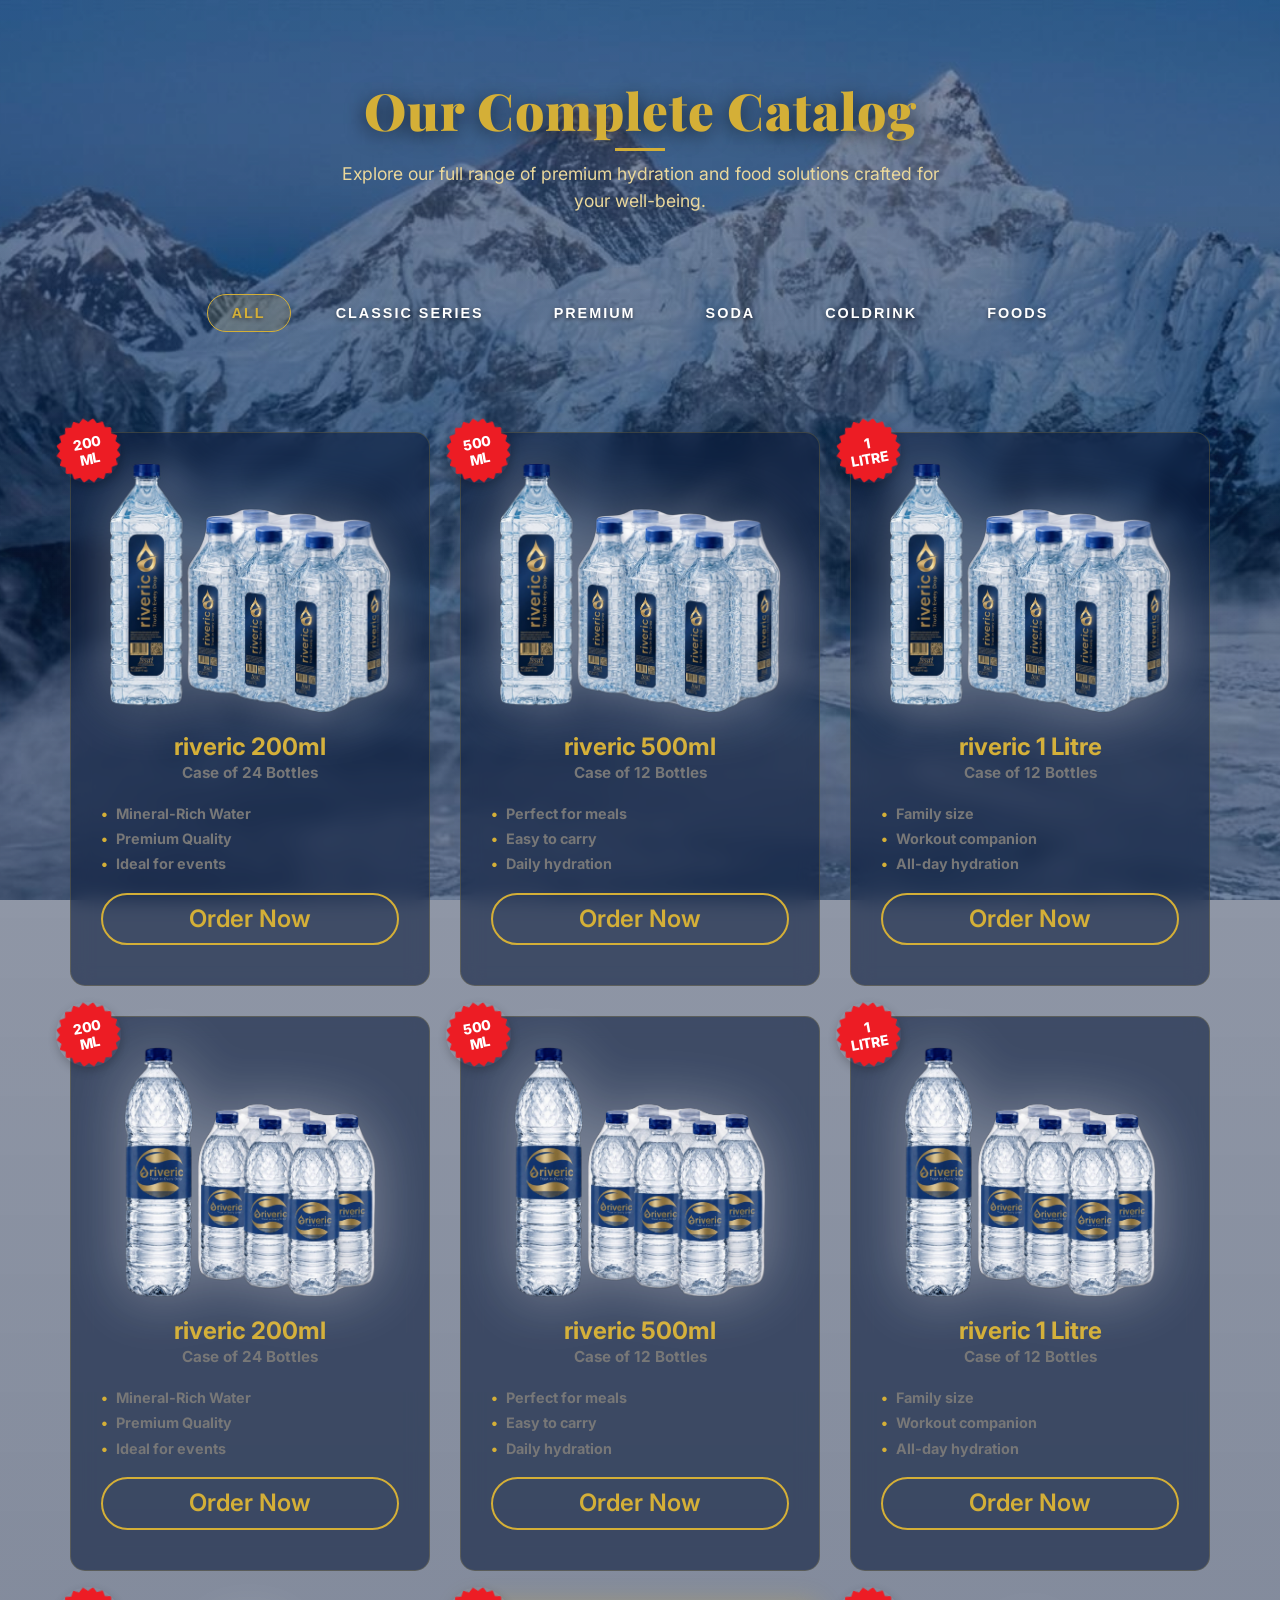
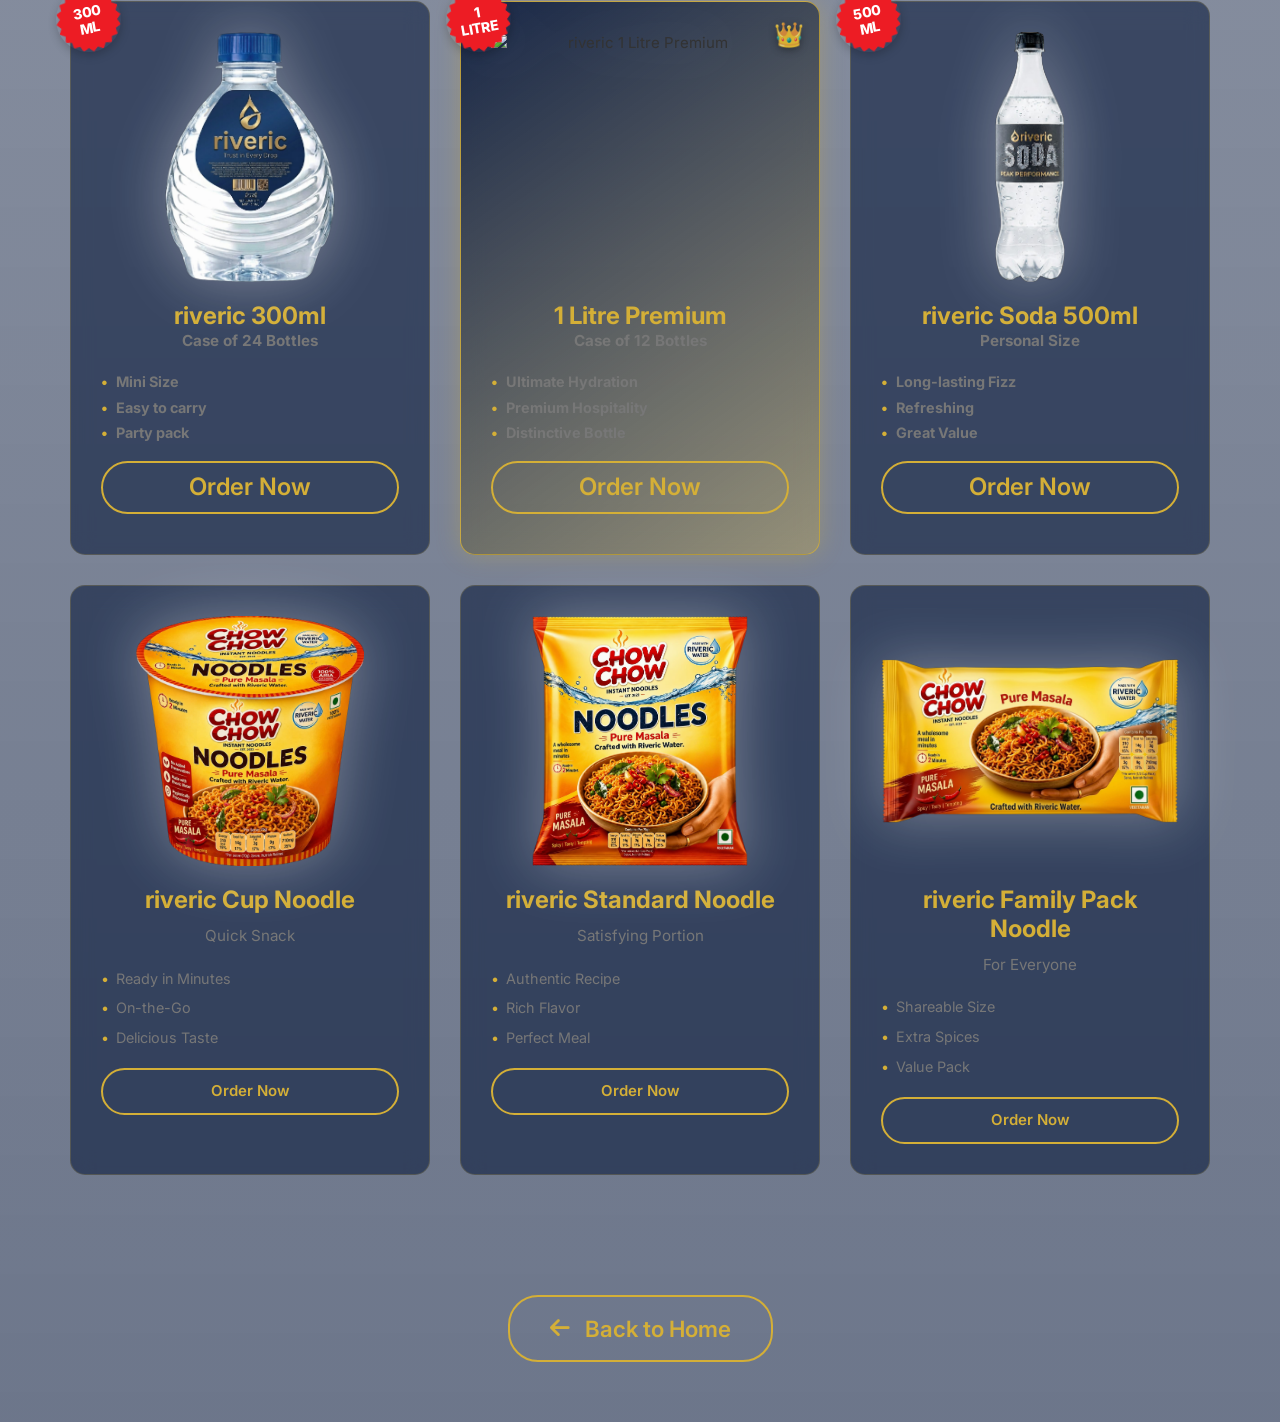
==== commit cf87719b: "Add files via upload" ====
--- a/products.html
+++ b/products.html
@@ -1,357 +1,459 @@
-<!DOCTYPE html>
-<html lang="en">
-
-<head>
-    <meta charset="UTF-8">
-    <meta name="viewport" content="width=device-width, initial-scale=1.0">
-    <title>All Products | riveric™</title>
-    <meta name="description" content="View our complete premium catalog of pure, mineral-rich packaged drinking water and food products.">
-    <link rel="canonical" href="https://www.riveric.in/products.html" />
-    
-    <!-- Open Graph / Site Name & Thumbnail Fixes -->
-    <meta property="og:site_name" content="riveric">
-    <meta property="og:title" content="All Products | riveric™">
-    <meta property="og:description" content="View our complete premium catalog of pure, mineral-rich packaged drinking water and food products.">
-    <meta property="og:image" content="https://www.riveric.in/bottle_bg3_removed.png">
-    <meta property="og:url" content="https://www.riveric.in/products.html">
-    <meta property="og:type" content="website">
-
-    <!-- Favicon / Logo for Browser Tabs and Google Search -->
-    <link rel="icon" type="image/png" sizes="192x192" href="favicon.png">
-    <link rel="apple-touch-icon" href="favicon.png">
-    <link rel="shortcut icon" type="image/png" href="favicon.png">
-    
-    <!-- Web App Manifest for "Add to Home Screen" -->
-    <link rel="manifest" href="manifest.json">
-    <meta name="theme-color" content="#0a192f">
-
-    <link href="https://fonts.googleapis.com/css2?family=Inter:wght@300;400;500;600;700;800&family=Outfit:wght@300;400;600;700;800&family=Playfair+Display:ital,wght@0,900;1,900&display=swap" rel="stylesheet">
-    <link rel="stylesheet" href="style.css?v=1.2.6">
-    <link rel="stylesheet" href="https://cdnjs.cloudflare.com/ajax/libs/font-awesome/6.4.0/css/all.min.css">
-    
-    <style>
-        :root {
-            --primary-color: #D4AF37;
-            --primary-hover: #b8962d;
-            --light-blue: #ebd89b;
-        }
-        body {
-            background: linear-gradient(rgba(11, 27, 61, 0.4), rgba(11, 27, 61, 0.6)), url('bg_core.jpeg') no-repeat center center fixed !important;
-            background-size: cover !important;
-        }
-        .products-page-header {
-            padding: 80px 0 40px;
-            background: transparent !important;
-        }
-        .cat-btn {
-            color: #ffffff !important;
-            text-shadow: 0 2px 4px rgba(0,0,0,0.5);
-        }
-        .cat-btn.active {
-            background: rgba(212, 175, 55, 0.15) !important;
-            color: #D4AF37 !important;
-        }
-        .cat-btn:hover {
-            color: #D4AF37 !important;
-        }
-        .products-page-header .section-title {
-            color: #D4AF37 !important;
-            font-family: 'Playfair Display', serif !important;
-            font-size: 3.2rem;
-            font-weight: 900;
-            letter-spacing: 1px;
-            text-shadow: 0 4px 20px rgba(0, 0, 0, 0.6);
-        }
-        .products-page-header .section-subtitle {
-            color: #ebd89b;
-            max-width: 600px;
-            margin: 0 auto;
-        }
-        .product-card {
-            transition: all 0.4s ease;
-            background: rgba(11, 27, 61, 0.6) !important;
-            border-color: rgba(212, 175, 55, 0.2) !important;
-        }
-        .product-card:hover {
-            border-color: rgba(212, 175, 55, 0.8) !important;
-            box-shadow: 0 20px 40px rgba(212, 175, 55, 0.15) !important;
-        }
-        .product-card.hidden {
-            display: none !important;
-        }
-        @media (max-width: 768px) {
-            .products-page-header .section-title {
-                font-size: 2.2rem;
-            }
-            #coming-soon-message h2 {
-                font-size: 2rem !important;
-            }
-            .cat-btn {
-                font-size: 0.8rem;
-                padding: 8px 16px;
-                letter-spacing: 1px;
-            }
-            .category-filters {
-                gap: 10px !important;
-            }
-            .products-page-header {
-                padding: 50px 0 20px;
-            }
-        }
-        @media (max-width: 992px) {
-            .products-grid {
-                grid-template-columns: repeat(2, 1fr) !important;
-                gap: 15px;
-            }
-            .product-card {
-                padding: 15px 10px;
-                display: flex;
-                flex-direction: column;
-                align-items: center;
-            }
-            .product-card-img {
-                height: 120px !important;
-                width: auto !important;
-                margin-bottom: 10px !important;
-            }
-            .product-card-title {
-                font-size: 1rem;
-                margin-bottom: 5px;
-                line-height: 1.2;
-            }
-            .product-card-desc {
-                font-size: 0.8rem;
-                margin-bottom: 10px;
-            }
-            .product-card-features {
-                margin: 0 0 15px 0;
-            }
-            .product-card-features li {
-                font-size: 0.75rem;
-                margin-bottom: 4px;
-            }
-            .product-card .btn-outline {
-                padding: 8px 10px;
-                font-size: 0.8rem;
-                width: 100%;
-                margin-top: auto;
-            }
-        }
-    </style>
-</head>
-
-<body>
-
-    <!-- Page Header -->
-    <section class="products-page-header">
-        <div class="container text-center">
-            <h2 class="section-title reveal slide-up">Our Complete Catalog</h2>
-            <p class="section-subtitle reveal slide-up">Explore our full range of premium hydration and food solutions crafted for your well-being.</p>
-        </div>
-    </section>
-
-    <!-- Top Categories / Filters -->
-    <div class="container text-center reveal slide-up" style="margin-bottom: 40px;">
-        <div class="category-filters" style="display: flex; justify-content: center; gap: 20px; flex-wrap: wrap; margin-top: 40px;">
-            <button class="cat-btn active" data-filter="all">ALL</button>
-            <button class="cat-btn" data-filter="classic">CLASSIC SERIES</button>
-            <button class="cat-btn" data-filter="premium">PREMIUM</button>
-            <button class="cat-btn" data-filter="soda" data-status="coming-soon">SODA</button>
-            <button class="cat-btn" data-filter="colddrink" data-status="coming-soon">COLDRINK</button>
-            <button class="cat-btn" data-filter="foods">FOODS</button>
-        </div>
-    </div>
-
-    <!-- Products Grid -->
-    <section class="section-padding" style="padding-top: 0;">
-        <div class="container">
-            <div id="coming-soon-message" style="display: none; text-align: center; width: 100%; padding: 100px 20px;">
-                <h2 style="color: #D4AF37; font-family: 'Playfair Display', serif; font-size: 3rem; font-weight: 900; letter-spacing: 2px;">Coming Soon!</h2>
-                <p style="color: #ffffff; font-size: 1.2rem; margin-top: 15px;">We are currently crafting this collection. Stay tuned!</p>
-            </div>
-            <div class="products-grid" id="productsGrid">
-                
-                <!-- Product 1: Classic -->
-                <div class="product-card reveal slide-up" data-category="classic">
-                    <img src="removed_bg_bottle.png" alt="riveric 200ml" class="product-card-img">
-                    <h3 class="product-card-title">riveric 200ml</h3>
-                    <p class="product-card-desc">Case of 24 Bottles</p>
-                    <ul class="product-card-features">
-                        <li>Mineral-Rich Water</li>
-                        <li>Premium Quality</li>
-                        <li>Ideal for events</li>
-                    </ul>
-                    <a href="https://wa.me/919471491032?text=Hi%20riveric!%20I%20would%20like%20to%20order%20the%20200ml%20Classic." target="_blank" class="btn btn-outline" style="width: 100%;">Order Now</a>
-                </div>
-
-                <!-- Product 2: Classic -->
-                <div class="product-card reveal slide-up" data-category="classic" style="transition-delay: 0.1s;">
-                    <img src="removed_bg_bottle.png" alt="riveric 500ml" class="product-card-img">
-                    <h3 class="product-card-title">riveric 500ml</h3>
-                    <p class="product-card-desc">Case of 12 Bottles</p>
-                    <ul class="product-card-features">
-                        <li>Perfect for meals</li>
-                        <li>Easy to carry</li>
-                        <li>Daily hydration</li>
-                    </ul>
-                    <a href="https://wa.me/919471491032?text=Hi%20riveric!%20I%20would%20like%20to%20order%20the%20500ml%20Classic." target="_blank" class="btn btn-outline" style="width: 100%;">Order Now</a>
-                </div>
-
-                <!-- Product 3: Classic -->
-                <div class="product-card reveal slide-up" data-category="classic" style="transition-delay: 0.2s;">
-                    <img src="removed_bg_bottle.png" alt="riveric 1 Litre" class="product-card-img">
-                    <h3 class="product-card-title">riveric 1 Litre</h3>
-                    <p class="product-card-desc">Case of 12 Bottles</p>
-                    <ul class="product-card-features">
-                        <li>Family size</li>
-                        <li>Workout companion</li>
-                        <li>All-day hydration</li>
-                    </ul>
-                    <a href="https://wa.me/919471491032?text=Hi%20riveric!%20I%20would%20like%20to%20order%20the%201L%20Classic." target="_blank" class="btn btn-outline" style="width: 100%;">Order Now</a>
-                </div>
-
-                <!-- Product 4: Premium -->
-                <div class="product-card reveal slide-up" data-category="premium">
-                    <img src="bottle_bg3_removed.png" alt="riveric 200ml Premium" class="product-card-img">
-                    <h3 class="product-card-title">200ml Premium</h3>
-                    <p class="product-card-desc">Case of 24 Bottles</p>
-                    <ul class="product-card-features">
-                        <li>Luxury dining</li>
-                        <li>Elegant bottle</li>
-                        <li>Superior taste</li>
-                    </ul>
-                    <a href="https://wa.me/919471491032?text=Hi%20riveric!%20I%20would%20like%20to%20order%20the%20200ml%20Premium." target="_blank" class="btn btn-outline" style="width: 100%;">Order Now</a>
-                </div>
-
-                <!-- Product 5: Premium -->
-                <div class="product-card reveal slide-up" data-category="premium" style="transition-delay: 0.1s;">
-                    <img src="bottle_bg3_removed.png" alt="riveric 500ml Premium" class="product-card-img">
-                    <h3 class="product-card-title">500ml Premium</h3>
-                    <p class="product-card-desc">Case of 12 Bottles</p>
-                    <ul class="product-card-features">
-                        <li>Corporate events</li>
-                        <li>Distinctive design</li>
-                        <li>Purest source</li>
-                    </ul>
-                    <a href="https://wa.me/919471491032?text=Hi%20riveric!%20I%20would%20like%20to%20order%20the%20500ml%20Premium." target="_blank" class="btn btn-outline" style="width: 100%;">Order Now</a>
-                </div>
-
-                <!-- Product 6: Premium -->
-                <div class="product-card reveal slide-up" data-category="premium" style="transition-delay: 0.2s;">
-                    <img src="bottle_bg3_removed.png" alt="riveric 1 Litre Premium" class="product-card-img">
-                    <h3 class="product-card-title">1 Litre Premium</h3>
-                    <p class="product-card-desc">Case of 12 Bottles</p>
-                    <ul class="product-card-features">
-                        <li>Ultimate Hydration</li>
-                        <li>Premium Hospitality</li>
-                        <li>Distinctive Bottle</li>
-                    </ul>
-                    <a href="https://wa.me/919471491032?text=Hi%20riveric!%20I%20would%20like%20to%20order%20the%201L%20Premium." target="_blank" class="btn btn-outline" style="width: 100%;">Order Now</a>
-                </div>
-
-                <!-- Product 7: Foods -->
-                <div class="product-card reveal slide-up" data-category="foods">
-                    <img src="noodles.png" alt="riveric Foods (Half)" class="product-card-img">
-                    <h3 class="product-card-title">Foods (Half)</h3>
-                    <p class="product-card-desc">Perfect Snack</p>
-                    <ul class="product-card-features">
-                        <li>Delicious Taste</li>
-                        <li>Authentic Flavors</li>
-                        <li>Quick & Easy</li>
-                    </ul>
-                    <a href="https://wa.me/919471491032?text=Hi%20riveric!%20I%20would%20like%20to%20order%20Foods%20(Half)." target="_blank" class="btn btn-outline" style="width: 100%;">Order Now</a>
-                </div>
-
-                <!-- Product 8: Foods -->
-                <div class="product-card reveal slide-up" data-category="foods" style="transition-delay: 0.1s;">
-                    <img src="noodles.png" alt="riveric Foods (Full)" class="product-card-img">
-                    <h3 class="product-card-title">Foods (Full)</h3>
-                    <p class="product-card-desc">Satisfying Portion</p>
-                    <ul class="product-card-features">
-                        <li>Full Meal</li>
-                        <li>Extra Spices</li>
-                        <li>Fresh Ingredients</li>
-                    </ul>
-                    <a href="https://wa.me/919471491032?text=Hi%20riveric!%20I%20would%20like%20to%20order%20Foods%20(Full)." target="_blank" class="btn btn-outline" style="width: 100%;">Order Now</a>
-                </div>
-
-            </div>
-            
-            <!-- Bigger Back Button at Bottom -->
-            <div class="text-center reveal slide-up" style="margin-top: 60px;">
-                <a href="index.html?return=true#products" class="btn btn-outline" style="font-size: 1.4rem; padding: 15px 40px; display: inline-flex; align-items: center; gap: 15px; border-width: 2px;">
-                    <i class="fas fa-arrow-left"></i> Back to Home
-                </a>
-            </div>
-            
-        </div>
-    </section>
-
-    <!-- Mobile Floating Action Button -->
-    <a href="https://wa.me/919471491032?text=Hi%20riveric!%20I%20would%20like%20to%20order%20premium%20water." 
-       target="_blank" class="mobile-fab">
-        <i class="fab fa-whatsapp"></i>
-        <span>Order Now</span>
-    </a>
-
-    <!-- Filtering & Animation Script -->
-    <script>
-        // Reveal animations on load/scroll
-        const reveals = document.querySelectorAll('.reveal');
-        function reveal() {
-            for (let i = 0; i < reveals.length; i++) {
-                const windowHeight = window.innerHeight;
-                const elementTop = reveals[i].getBoundingClientRect().top;
-                const elementVisible = 50;
-                if (elementTop < windowHeight - elementVisible) {
-                    reveals[i].classList.add('active');
-                }
-            }
-        }
-        window.addEventListener('scroll', reveal);
-        setTimeout(reveal, 100);
-
-        // Product Filtering Logic
-        const filterBtns = document.querySelectorAll('.cat-btn');
-        const productCards = document.querySelectorAll('.product-card');
-        const comingSoonMsg = document.getElementById('coming-soon-message');
-        const productsGrid = document.querySelector('.products-grid');
-
-        filterBtns.forEach(btn => {
-            btn.addEventListener('click', function() {
-                // Remove active class from all buttons
-                filterBtns.forEach(b => b.classList.remove('active'));
-                // Add active class to clicked button
-                this.classList.add('active');
-
-                const filterValue = this.getAttribute('data-filter');
-                const isComingSoon = this.getAttribute('data-status') === 'coming-soon';
-
-                if (isComingSoon) {
-                    productsGrid.style.display = 'none';
-                    comingSoonMsg.style.display = 'block';
-                } else {
-                    productsGrid.style.display = 'grid';
-                    comingSoonMsg.style.display = 'none';
-                    
-                    // Filter products
-                    productCards.forEach(card => {
-                        const cardCategory = card.getAttribute('data-category');
-                        
-                        if (filterValue === 'all' || filterValue === cardCategory) {
-                            card.classList.remove('hidden');
-                            // Retrigger reveal animation for filtered items
-                            setTimeout(() => {
-                                card.classList.add('active');
-                            }, 50);
-                        } else {
-                            card.classList.remove('active');
-                            card.classList.add('hidden');
-                        }
-                    });
-                }
-            });
-        });
-    </script>
-</body>
-</html>
+<!DOCTYPE html>
+<html lang="en">
+
+<head>
+    <meta charset="UTF-8">
+    <meta name="viewport" content="width=device-width, initial-scale=1.0">
+    <title>All Products | riveric™</title>
+    <meta name="description" content="View our complete premium catalog of pure, mineral-rich packaged drinking water and food products.">
+    <link rel="canonical" href="https://www.riveric.in/products.html" />
+    
+    <!-- Open Graph / Site Name & Thumbnail Fixes -->
+    <meta property="og:site_name" content="riveric">
+    <meta property="og:title" content="riveric™ Products | Complete Catalog">
+    <meta property="og:description" content="Explore the full range of riveric™ premium hydration and food solutions crafted for your well-being.">
+    <meta property="og:image" content="https://www.riveric.in/BANNER.jpeg">
+    <meta property="og:url" content="https://www.riveric.in/products.html">
+    <meta property="og:type" content="website">
+
+    <!-- JSON-LD Schema Markup for SEO -->
+    <script type="application/ld+json">
+    {
+      "@context": "https://schema.org",
+      "@type": "CollectionPage",
+      "name": "riveric™ Complete Catalog",
+      "description": "View the entire range of riveric premium packaged drinking water, classic soda, and food products.",
+      "url": "https://www.riveric.in/products.html"
+    }
+    </script>
+
+    <!-- Favicon / Logo for Browser Tabs and Google Search -->
+    <link rel="icon" type="image/png" sizes="192x192" href="favicon.png">
+    <link rel="apple-touch-icon" href="favicon.png">
+    <link rel="shortcut icon" type="image/png" href="favicon.png">
+    
+    <!-- Web App Manifest for "Add to Home Screen" -->
+    <link rel="manifest" href="manifest.json">
+    <meta name="theme-color" content="#0a192f">
+
+    <link href="https://fonts.googleapis.com/css2?family=Inter:wght@300;400;500;600;700;800&family=Outfit:wght@300;400;600;700;800&family=Playfair+Display:ital,wght@0,900;1,900&display=swap" rel="stylesheet">
+    <link rel="stylesheet" href="style.css?v=1.4.2">
+    <link rel="stylesheet" href="https://cdnjs.cloudflare.com/ajax/libs/font-awesome/6.4.0/css/all.min.css">
+    
+    <style>
+        :root {
+            --primary-color: #D4AF37;
+            --primary-hover: #b8962d;
+            --light-blue: #ebd89b;
+        }
+        body {
+            background: linear-gradient(rgba(11, 27, 61, 0.4), rgba(11, 27, 61, 0.6)), url('bg_core.jpeg') no-repeat center center fixed !important;
+            background-size: cover !important;
+        }
+        .products-page-header {
+            padding: 80px 0 40px;
+            background: transparent !important;
+        }
+        .cat-btn {
+            color: #ffffff !important;
+            text-shadow: 0 2px 4px rgba(0,0,0,0.5);
+        }
+        .cat-btn.active {
+            background: rgba(212, 175, 55, 0.15) !important;
+            color: #D4AF37 !important;
+        }
+        .cat-btn:hover {
+            color: #D4AF37 !important;
+        }
+        .products-page-header .section-title {
+            color: #D4AF37 !important;
+            font-family: 'Playfair Display', serif !important;
+            font-size: 3.2rem;
+            font-weight: 900;
+            letter-spacing: 1px;
+            text-shadow: 0 4px 20px rgba(0, 0, 0, 0.6);
+        }
+        .products-page-header .section-subtitle {
+            color: #ebd89b;
+            max-width: 600px;
+            margin: 0 auto;
+        }
+        .product-card {
+            transition: all 0.4s ease;
+            background: rgba(11, 27, 61, 0.6) !important;
+            border-color: rgba(212, 175, 55, 0.2) !important;
+        }
+        .product-card:hover {
+            border-color: rgba(212, 175, 55, 0.8) !important;
+            box-shadow: 0 20px 40px rgba(212, 175, 55, 0.15) !important;
+        }
+        
+        /* Premium Box Special Treatment */
+        .product-card[data-category="premium"] {
+            background: linear-gradient(145deg, rgba(11, 27, 61, 0.9) 0%, rgba(212, 175, 55, 0.3) 100%) !important;
+            border-color: rgba(212, 175, 55, 0.8) !important;
+            box-shadow: 0 0 25px rgba(212, 175, 55, 0.3) !important;
+            position: relative;
+        }
+        .product-card[data-category="premium"]::before {
+            content: "👑";
+            position: absolute;
+            top: 15px;
+            right: 15px;
+            font-size: 24px;
+            opacity: 0.8;
+            filter: drop-shadow(0 2px 4px rgba(0,0,0,0.5));
+        }
+        .product-card[data-category="premium"]:hover {
+            box-shadow: 0 15px 50px rgba(212, 175, 55, 0.6) !important;
+        }
+
+        .product-card.hidden {
+            display: none !important;
+        }
+
+        /* White Backlight for Product Images */
+        .product-card-img {
+            filter: drop-shadow(0 0 30px rgba(255, 255, 255, 0.35));
+            transition: transform 0.4s ease, filter 0.4s ease;
+        }
+        .product-card:hover .product-card-img {
+            filter: drop-shadow(0 0 45px rgba(255, 255, 255, 0.6));
+        }
+        @media (max-width: 768px) {
+            .products-page-header .section-title {
+                font-size: 2.2rem;
+            }
+            #coming-soon-message h2 {
+                font-size: 2rem !important;
+            }
+            .cat-btn {
+                font-size: 0.8rem;
+                padding: 8px 16px;
+                letter-spacing: 1px;
+            }
+            .category-filters {
+                gap: 10px !important;
+            }
+            .products-page-header {
+                padding: 50px 0 20px;
+            }
+        }
+        @media (max-width: 992px) {
+            .products-grid {
+                grid-template-columns: repeat(2, 1fr) !important;
+                gap: 15px;
+            }
+            .product-card {
+                padding: 15px 10px;
+                display: flex;
+                flex-direction: column;
+                align-items: center;
+            }
+            .product-card-img {
+                height: 120px !important;
+                width: auto !important;
+                margin-bottom: 10px !important;
+            }
+            .product-card-title {
+                font-size: 1rem;
+                margin-bottom: 5px;
+                line-height: 1.2;
+            }
+            .product-card-desc {
+                font-size: 0.8rem;
+                margin-bottom: 10px;
+            }
+            .product-card-features {
+                margin: 0 0 15px 0;
+            }
+            .product-card-features li {
+                font-size: 0.75rem;
+                margin-bottom: 4px;
+            }
+            .product-card .btn-outline {
+                padding: 8px 10px;
+                font-size: 0.8rem;
+                width: 100%;
+                margin-top: auto;
+            }
+        }
+    </style>
+</head>
+
+<body>
+
+    <!-- Page Header -->
+    <section class="products-page-header">
+        <div class="container text-center">
+            <h2 class="section-title reveal slide-up">Our Complete Catalog</h2>
+            <p class="section-subtitle reveal slide-up">Explore our full range of premium hydration and food solutions crafted for your well-being.</p>
+        </div>
+    </section>
+
+    <!-- Top Categories / Filters -->
+    <div class="container text-center reveal slide-up" style="margin-bottom: 40px;">
+        <div class="category-filters" style="display: flex; justify-content: center; gap: 20px; flex-wrap: wrap; margin-top: 40px;">
+            <button class="cat-btn active" data-filter="all">ALL</button>
+            <button class="cat-btn" data-filter="classic">CLASSIC SERIES</button>
+            <button class="cat-btn" data-filter="premium">PREMIUM</button>
+            <button class="cat-btn" data-filter="soda">SODA</button>
+            <button class="cat-btn" data-filter="colddrink" data-status="coming-soon">COLDRINK</button>
+            <button class="cat-btn" data-filter="foods">FOODS</button>
+        </div>
+    </div>
+
+    <!-- Products Grid -->
+    <section class="section-padding" style="padding-top: 0;">
+        <div class="container">
+            <div id="coming-soon-message" style="display: none; text-align: center; width: 100%; padding: 100px 20px;">
+                <h2 style="color: #D4AF37; font-family: 'Playfair Display', serif; font-size: 3rem; font-weight: 900; letter-spacing: 2px;">Coming Soon!</h2>
+                <p style="color: #ffffff; font-size: 1.2rem; margin-top: 15px;">We are currently crafting this collection. Stay tuned!</p>
+            </div>
+            <div class="products-grid" id="productsGrid">
+                
+                <!-- Product 1: Classic -->
+                <div class="product-card reveal slide-up" data-category="classic">
+                    <div class="ml-badge">200<br>ML</div>
+<img src="pack_of_6_nobg.png" alt="riveric 200ml" class="product-card-img">
+<h3 class="product-card-title">riveric 200ml
+                    <p class="product-card-desc">Case of 24 Bottles</p>
+                    <ul class="product-card-features">
+                        <li>Mineral-Rich Water</li>
+                        <li>Premium Quality</li>
+                        <li>Ideal for events</li>
+                    </ul>
+                    <a href="https://wa.me/919471491032?text=Hi%20riveric!%20I%20would%20like%20to%20order%20the%20200ml%20Classic." target="_blank" class="btn btn-outline" style="width: 100%;">Order Now</a>
+                </div>
+
+                <!-- Product 2: Classic -->
+                <div class="product-card reveal slide-up" data-category="classic" style="transition-delay: 0.1s;">
+                    <div class="ml-badge">500<br>ML</div>
+<img src="pack_of_6_nobg.png" alt="riveric 500ml" class="product-card-img">
+<h3 class="product-card-title">riveric 500ml
+                    <p class="product-card-desc">Case of 12 Bottles</p>
+                    <ul class="product-card-features">
+                        <li>Perfect for meals</li>
+                        <li>Easy to carry</li>
+                        <li>Daily hydration</li>
+                    </ul>
+                    <a href="https://wa.me/919471491032?text=Hi%20riveric!%20I%20would%20like%20to%20order%20the%20500ml%20Classic." target="_blank" class="btn btn-outline" style="width: 100%;">Order Now</a>
+                </div>
+
+                <!-- Product 3: Classic -->
+                <div class="product-card reveal slide-up" data-category="classic" style="transition-delay: 0.2s;">
+                    <div class="ml-badge">1<br>LITRE</div>
+<img src="pack_of_6_nobg.png" alt="riveric 1 Litre" class="product-card-img">
+<h3 class="product-card-title">riveric 1 Litre
+                    <p class="product-card-desc">Case of 12 Bottles</p>
+                    <ul class="product-card-features">
+                        <li>Family size</li>
+                        <li>Workout companion</li>
+                        <li>All-day hydration</li>
+                    </ul>
+                    <a href="https://wa.me/919471491032?text=Hi%20riveric!%20I%20would%20like%20to%20order%20the%201L%20Classic." target="_blank" class="btn btn-outline" style="width: 100%;">Order Now</a>
+                </div>
+
+                <!-- Product 3: Classic Alt -->
+                <div class="product-card reveal slide-up" data-category="classic">
+                    <div class="ml-badge">200<br>ML</div>
+<img src="pack_of_6_diamond_nobg.png" alt="riveric 200ml (Classic)" class="product-card-img">
+<h3 class="product-card-title">riveric 200ml
+                    <p class="product-card-desc">Case of 24 Bottles</p>
+                    <ul class="product-card-features">
+                        <li>Mineral-Rich Water</li>
+                        <li>Premium Quality</li>
+                        <li>Ideal for events</li>
+                    </ul>
+                    <a href="https://wa.me/919471491032?text=Hi%20riveric!%20I%20would%20like%20to%20order%20the%20200ml%20Classic." target="_blank" class="btn btn-outline" style="width: 100%;">Order Now</a>
+                </div>
+
+                <!-- Product 4: Classic Alt -->
+                <div class="product-card reveal slide-up" data-category="classic" style="transition-delay: 0.1s;">
+                    <div class="ml-badge">500<br>ML</div>
+<img src="pack_of_6_diamond_nobg.png" alt="riveric 500ml (Classic)" class="product-card-img">
+<h3 class="product-card-title">riveric 500ml
+                    <p class="product-card-desc">Case of 12 Bottles</p>
+                    <ul class="product-card-features">
+                        <li>Perfect for meals</li>
+                        <li>Easy to carry</li>
+                        <li>Daily hydration</li>
+                    </ul>
+                    <a href="https://wa.me/919471491032?text=Hi%20riveric!%20I%20would%20like%20to%20order%20the%20500ml%20Classic." target="_blank" class="btn btn-outline" style="width: 100%;">Order Now</a>
+                </div>
+
+                <!-- Product 5: Classic Alt -->
+                <div class="product-card reveal slide-up" data-category="classic" style="transition-delay: 0.2s;">
+                    <div class="ml-badge">1<br>LITRE</div>
+<img src="pack_of_6_diamond_nobg.png" alt="riveric 1 Litre (Classic)" class="product-card-img">
+<h3 class="product-card-title">riveric 1 Litre
+                    <p class="product-card-desc">Case of 12 Bottles</p>
+                    <ul class="product-card-features">
+                        <li>Family size</li>
+                        <li>Workout companion</li>
+                        <li>All-day hydration</li>
+                    </ul>
+                    <a href="https://wa.me/919471491032?text=Hi%20riveric!%20I%20would%20like%20to%20order%20the%201L%20Classic." target="_blank" class="btn btn-outline" style="width: 100%;">Order Now</a>
+                </div>
+
+                <!-- Product 7: 300ml Classic -->
+                <div class="product-card reveal slide-up" data-category="classic">
+                    <div class="ml-badge">300<br>ML</div>
+<img src="300ml_bottle_nobg.png" alt="riveric 300ml" class="product-card-img">
+<h3 class="product-card-title">riveric 300ml
+                    <p class="product-card-desc">Case of 24 Bottles</p>
+                    <ul class="product-card-features">
+                        <li>Mini Size</li>
+                        <li>Easy to carry</li>
+                        <li>Party pack</li>
+                    </ul>
+                    <a href="https://wa.me/919471491032?text=Hi%20riveric!%20I%20would%20like%20to%20order%20the%20300ml%20Classic." target="_blank" class="btn btn-outline" style="width: 100%;">Order Now</a>
+                </div>
+
+                <!-- Product 6: Premium -->
+                <div class="product-card reveal slide-up" data-category="premium">
+                    <div class="ml-badge">1<br>LITRE</div>
+<img src="premium_bottle_nobg.png" alt="riveric 1 Litre Premium" class="product-card-img">
+<h3 class="product-card-title">1 Litre Premium
+                    <p class="product-card-desc">Case of 12 Bottles</p>
+                    <ul class="product-card-features">
+                        <li>Ultimate Hydration</li>
+                        <li>Premium Hospitality</li>
+                        <li>Distinctive Bottle</li>
+                    </ul>
+                    <a href="https://wa.me/919471491032?text=Hi%20riveric!%20I%20would%20like%20to%20order%20the%201L%20Premium." target="_blank" class="btn btn-outline" style="width: 100%;">Order Now</a>
+                </div>
+
+                <!-- Product 10: Soda 500ml -->
+                <div class="product-card reveal slide-up" data-category="soda">
+                    <div class="ml-badge">500<br>ML</div>
+<img src="soda_bottle_nobg.png" alt="riveric Soda 500ml" class="product-card-img">
+<h3 class="product-card-title">riveric Soda 500ml
+                    <p class="product-card-desc">Personal Size</p>
+                    <ul class="product-card-features">
+                        <li>Long-lasting Fizz</li>
+                        <li>Refreshing</li>
+                        <li>Great Value</li>
+                    </ul>
+                    <a href="https://wa.me/919471491032?text=Hi%20riveric!%20I%20would%20like%20to%20order%20Soda%20500ml." target="_blank" class="btn btn-outline" style="width: 100%;">Order Now</a>
+                </div>
+
+                <!-- Product 7: Cup Noodle -->
+                <div class="product-card reveal slide-up" data-category="foods">
+                    <img src="cup_noodle_nobg.png" alt="riveric Cup Noodle" class="product-card-img">
+                    <h3 class="product-card-title">riveric Cup Noodle</h3>
+                    <p class="product-card-desc">Quick Snack</p>
+                    <ul class="product-card-features">
+                        <li>Ready in Minutes</li>
+                        <li>On-the-Go</li>
+                        <li>Delicious Taste</li>
+                    </ul>
+                    <a href="https://wa.me/919471491032?text=Hi%20riveric!%20I%20would%20like%20to%20order%20Cup%20Noodle." target="_blank" class="btn btn-outline" style="width: 100%;">Order Now</a>
+                </div>
+
+                <!-- Product 8: Standard Noodle -->
+                <div class="product-card reveal slide-up" data-category="foods" style="transition-delay: 0.1s;">
+                    <img src="noodle_nobg.png" alt="riveric Standard Noodle" class="product-card-img">
+                    <h3 class="product-card-title">riveric Standard Noodle</h3>
+                    <p class="product-card-desc">Satisfying Portion</p>
+                    <ul class="product-card-features">
+                        <li>Authentic Recipe</li>
+                        <li>Rich Flavor</li>
+                        <li>Perfect Meal</li>
+                    </ul>
+                    <a href="https://wa.me/919471491032?text=Hi%20riveric!%20I%20would%20like%20to%20order%20Standard%20Noodle." target="_blank" class="btn btn-outline" style="width: 100%;">Order Now</a>
+                </div>
+
+                <!-- Product 9: Family Pack Noodle -->
+                <div class="product-card reveal slide-up" data-category="foods" style="transition-delay: 0.2s;">
+                    <img src="family_pack_nobg.png" alt="riveric Family Pack Noodle" class="product-card-img">
+                    <h3 class="product-card-title">riveric Family Pack Noodle</h3>
+                    <p class="product-card-desc">For Everyone</p>
+                    <ul class="product-card-features">
+                        <li>Shareable Size</li>
+                        <li>Extra Spices</li>
+                        <li>Value Pack</li>
+                    </ul>
+                    <a href="https://wa.me/919471491032?text=Hi%20riveric!%20I%20would%20like%20to%20order%20Family%20Pack%20Noodle." target="_blank" class="btn btn-outline" style="width: 100%;">Order Now</a>
+                </div>
+
+            </div>
+            
+            <!-- Bigger Back Button at Bottom -->
+            <div class="text-center reveal slide-up" style="margin-top: 60px;">
+                <a href="index.html?return=true#products" class="btn btn-outline" style="font-size: 1.4rem; padding: 15px 40px; display: inline-flex; align-items: center; gap: 15px; border-width: 2px;">
+                    <i class="fas fa-arrow-left"></i> Back to Home
+                </a>
+            </div>
+            
+        </div>
+    </section>
+
+    <!-- Mobile Floating Action Button -->
+    <a href="https://wa.me/919471491032?text=Hi%20riveric!%20I%20would%20like%20to%20order%20premium%20water." 
+       target="_blank" class="mobile-fab">
+        <i class="fab fa-whatsapp"></i>
+        <span>Order Now</span>
+    </a>
+
+    <!-- Filtering & Animation Script -->
+    <script>
+        // Reveal animations on load/scroll
+        const reveals = document.querySelectorAll('.reveal');
+        function reveal() {
+            for (let i = 0; i < reveals.length; i++) {
+                const windowHeight = window.innerHeight;
+                const elementTop = reveals[i].getBoundingClientRect().top;
+                const elementVisible = 50;
+                if (elementTop < windowHeight - elementVisible) {
+                    reveals[i].classList.add('active');
+                }
+            }
+        }
+        window.addEventListener('scroll', reveal);
+        setTimeout(reveal, 100);
+
+        // Product Filtering Logic
+        const filterBtns = document.querySelectorAll('.cat-btn');
+        const productCards = document.querySelectorAll('.product-card');
+        const comingSoonMsg = document.getElementById('coming-soon-message');
+        const productsGrid = document.querySelector('.products-grid');
+
+        filterBtns.forEach(btn => {
+            btn.addEventListener('click', function() {
+                // Remove active class from all buttons
+                filterBtns.forEach(b => b.classList.remove('active'));
+                // Add active class to clicked button
+                this.classList.add('active');
+
+                const filterValue = this.getAttribute('data-filter');
+                const isComingSoon = this.getAttribute('data-status') === 'coming-soon';
+
+                if (isComingSoon) {
+                    productsGrid.style.display = 'none';
+                    comingSoonMsg.style.display = 'block';
+                } else {
+                    productsGrid.style.display = 'grid';
+                    comingSoonMsg.style.display = 'none';
+                    
+                    // Filter products
+                    productCards.forEach(card => {
+                        const cardCategory = card.getAttribute('data-category');
+                        
+                        if (filterValue === 'all' || filterValue === cardCategory) {
+                            card.classList.remove('hidden');
+                            // Retrigger reveal animation for filtered items
+                            setTimeout(() => {
+                                card.classList.add('active');
+                            }, 50);
+                        } else {
+                            card.classList.remove('active');
+                            card.classList.add('hidden');
+                        }
+                    });
+                }
+            });
+        });
+    </script>
+</body>
+</html>
--- a/style.css
+++ b/style.css
@@ -1381,6 +1381,9 @@
     pointer-events: none;
     -webkit-backface-visibility: hidden;
     backface-visibility: hidden;
+}
+
+.carousel-item img {
     transform: translateZ(0);
 }
 
@@ -1404,6 +1407,12 @@
 .carousel-item.active:hover {
     transform: translateX(0) translateZ(180px) scale(1.45) translateY(-10px);
     transition: transform 1.2s cubic-bezier(0.22, 1, 0.36, 1);
+}
+
+.carousel-item.active[data-index="2"]:hover,
+.carousel-item.active[data-index="3"]:hover,
+.carousel-item.active[data-index="5"]:hover {
+    transform: translateX(0) translateZ(180px) scale(1.8) translateY(-10px);
 }
 
 .carousel-item.active:hover img {
@@ -1503,7 +1512,8 @@
     letter-spacing: 1px;
     text-transform: uppercase;
     cursor: pointer;
-    padding: 8px 8px; /* Very tight padding so it sits close to the next item */
+    padding: 8px 20px;
+    white-space: nowrap;
     border-radius: 30px;
     transition: all 0.3s ease;
 }
@@ -1512,7 +1522,7 @@
     border-color: var(--primary-color);
     color: var(--primary-color);
     background-color: rgba(0, 174, 239, 0.08);
-    padding: 8px 28px;
+    padding: 8px 20px;
 }
 
 .vol-btn:hover {
@@ -3755,6 +3765,9 @@
     .product-card img {
         height: 120px; /* Bigger images for 2-column layout */
         margin-bottom: 12px;
+        display: block;
+        margin-left: auto;
+        margin-right: auto;
     }
 
     .product-card h3 {
@@ -4270,13 +4283,13 @@
     }
     
     .vol-btn {
-        padding: 6px 6px;
+        padding: 6px 15px;
         font-size: 0.75rem;
         letter-spacing: 1px;
     }
 
     .vol-btn.active {
-        padding: 6px 20px;
+        padding: 6px 15px;
     }
 }
 
@@ -4333,7 +4346,6 @@
     text-align: center;
     transition: transform 0.3s ease, box-shadow 0.3s ease, border-color 0.3s ease;
     position: relative;
-    overflow: hidden;
     backdrop-filter: blur(10px);
 }
 
@@ -4348,6 +4360,10 @@
     object-fit: contain;
     margin-bottom: 20px;
     transition: transform 0.5s ease;
+    display: block;
+    margin-left: auto;
+    margin-right: auto;
+    max-width: 100%;
 }
 
 .product-card:hover .product-card-img {
@@ -4389,3 +4405,29 @@
     position: absolute;
     left: 0;
 }
+
+/* ML Specific Badge */
+.ml-badge {
+    position: absolute;
+    top: -15px;
+    left: -15px;
+    width: 65px;
+    height: 65px;
+    background-image: url('badge.svg');
+    background-size: contain;
+    background-repeat: no-repeat;
+    background-position: center;
+    color: white;
+    font-weight: 800;
+    font-size: 14px;
+    display: flex;
+    align-items: center;
+    justify-content: center;
+    z-index: 5;
+    text-align: center;
+    line-height: 1.1;
+    transform: rotate(-10deg);
+    box-shadow: 0 4px 10px rgba(0,0,0,0.2);
+    border-radius: 50%;
+}
+.product-card { position: relative; }
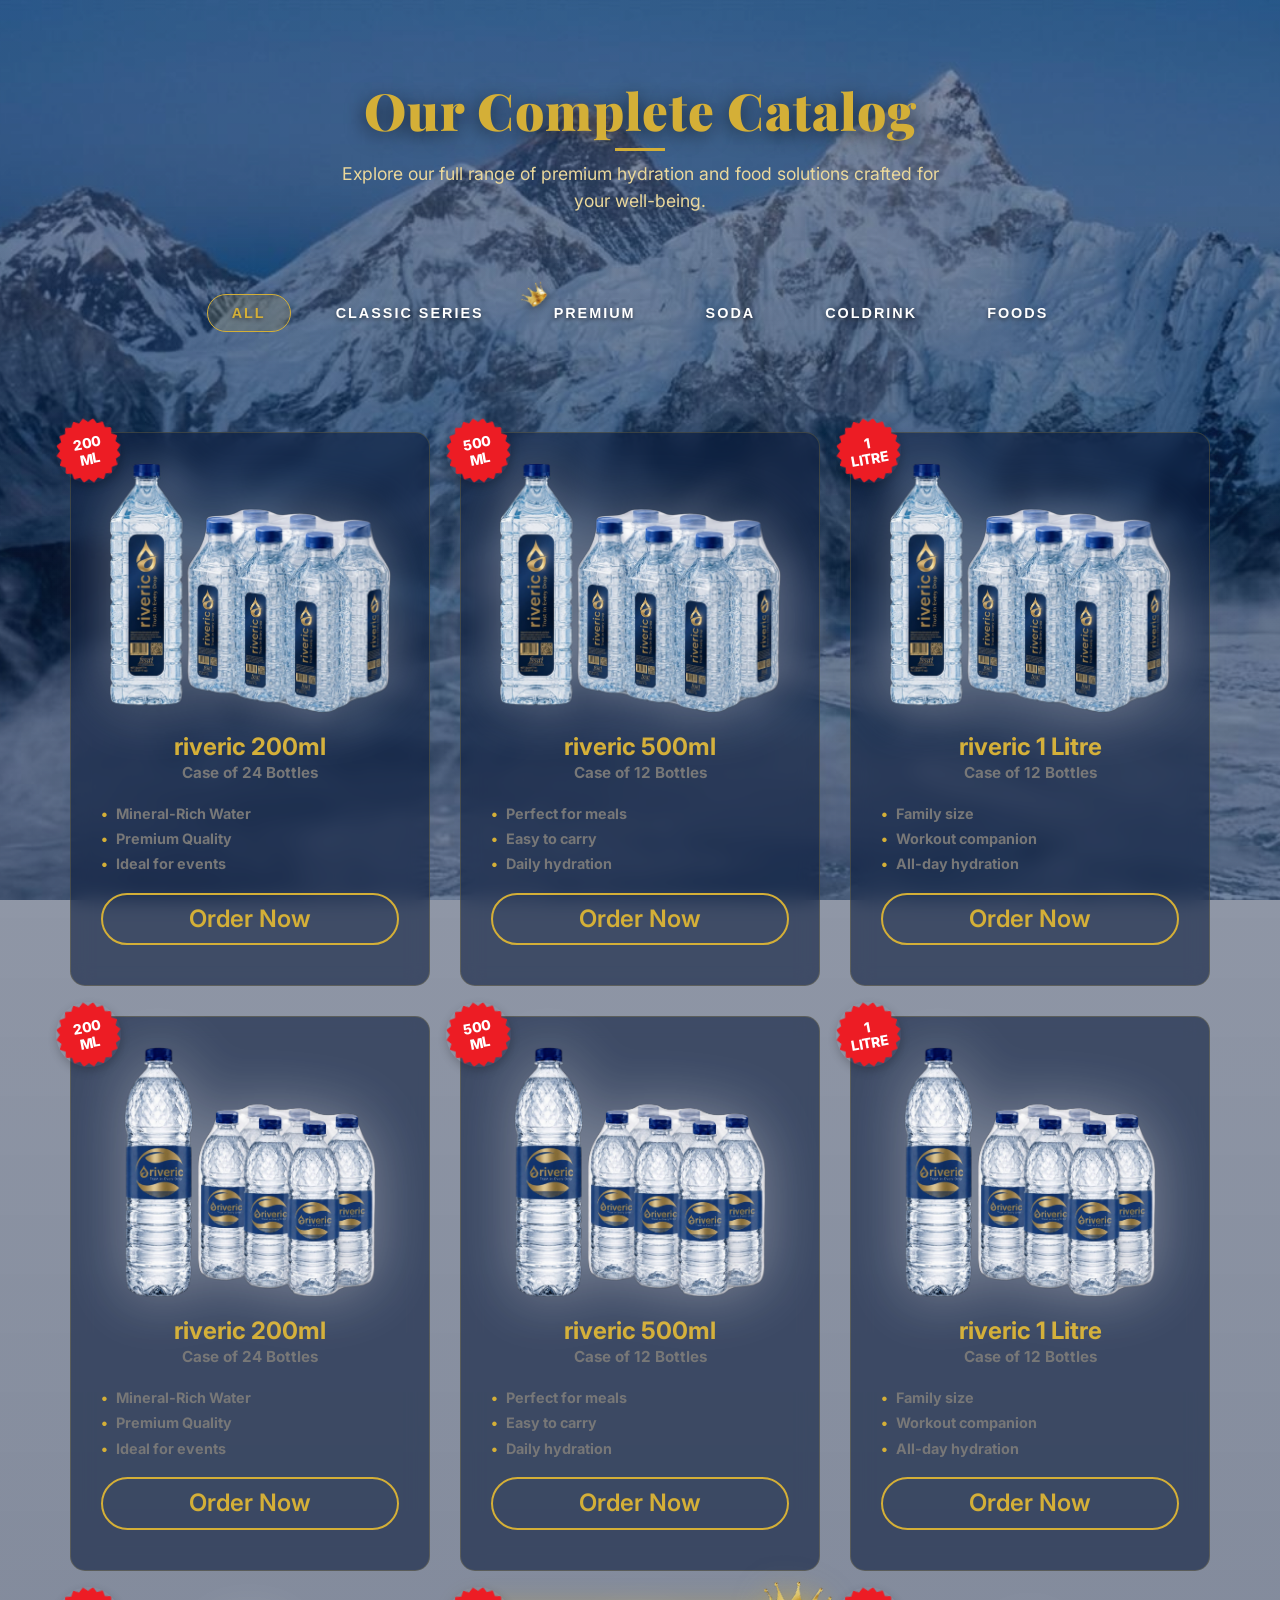
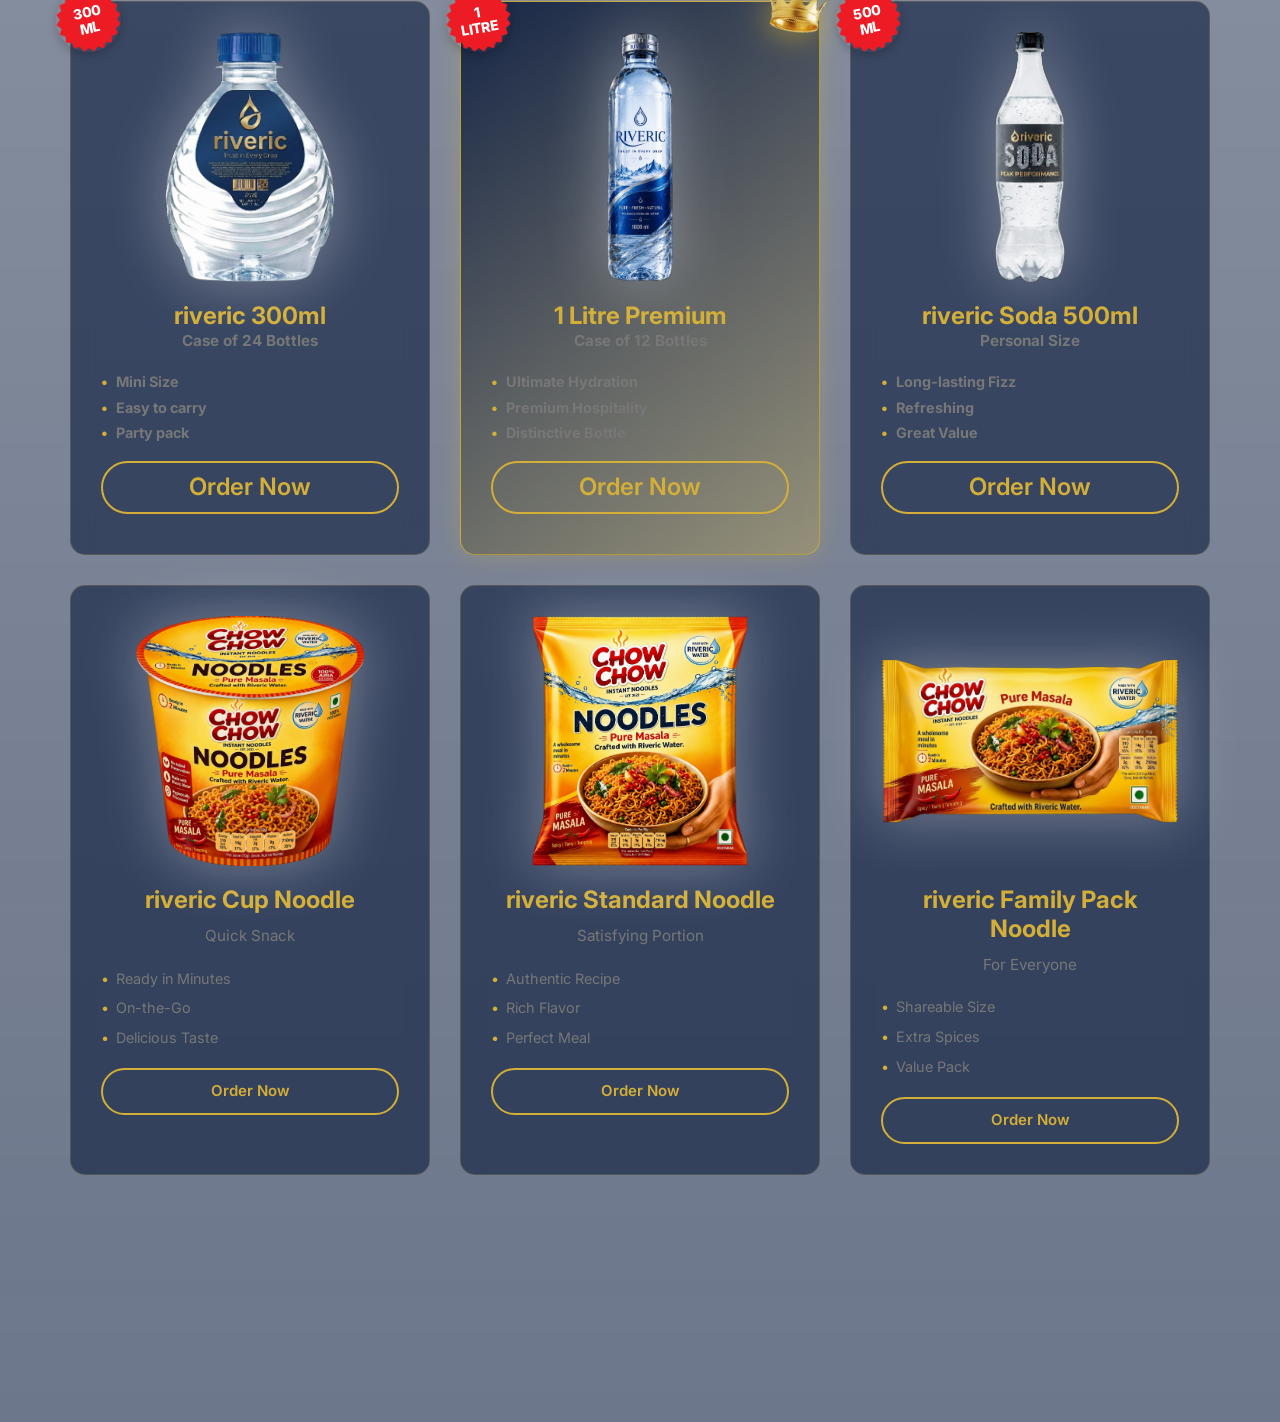
==== commit d29d0cfd: "Add files via upload" ====
--- a/products.html
+++ b/products.html
@@ -37,7 +37,7 @@
     <meta name="theme-color" content="#0a192f">
 
     <link href="https://fonts.googleapis.com/css2?family=Inter:wght@300;400;500;600;700;800&family=Outfit:wght@300;400;600;700;800&family=Playfair+Display:ital,wght@0,900;1,900&display=swap" rel="stylesheet">
-    <link rel="stylesheet" href="style.css?v=1.4.2">
+    <link rel="stylesheet" href="style.css?v=1.4.3">
     <link rel="stylesheet" href="https://cdnjs.cloudflare.com/ajax/libs/font-awesome/6.4.0/css/all.min.css">
     
     <style>
@@ -96,13 +96,20 @@
             position: relative;
         }
         .product-card[data-category="premium"]::before {
-            content: "👑";
+            content: "";
             position: absolute;
-            top: 15px;
-            right: 15px;
-            font-size: 24px;
-            opacity: 0.8;
-            filter: drop-shadow(0 2px 4px rgba(0,0,0,0.5));
+            top: -32px;
+            right: -10px;
+            width: 70px;
+            height: 70px;
+            background-image: url('crown_nobg.png');
+            background-size: contain;
+            background-repeat: no-repeat;
+            background-position: center;
+            opacity: 1;
+            filter: drop-shadow(0 5px 15px rgba(212, 175, 55, 0.6));
+            z-index: 10;
+            transform: rotate(35deg);
         }
         .product-card[data-category="premium"]:hover {
             box-shadow: 0 15px 50px rgba(212, 175, 55, 0.6) !important;
@@ -196,7 +203,7 @@
         <div class="category-filters" style="display: flex; justify-content: center; gap: 20px; flex-wrap: wrap; margin-top: 40px;">
             <button class="cat-btn active" data-filter="all">ALL</button>
             <button class="cat-btn" data-filter="classic">CLASSIC SERIES</button>
-            <button class="cat-btn" data-filter="premium">PREMIUM</button>
+            <button class="cat-btn" data-filter="premium" style="position: relative;"><img src="crown_nobg.png" style="position: absolute; top: -12px; left: -10px; height: 24px; transform: rotate(-15deg); filter: drop-shadow(0 2px 4px rgba(0,0,0,0.4));">PREMIUM</button>
             <button class="cat-btn" data-filter="soda">SODA</button>
             <button class="cat-btn" data-filter="colddrink" data-status="coming-soon">COLDRINK</button>
             <button class="cat-btn" data-filter="foods">FOODS</button>
@@ -457,3 +464,8 @@
     </script>
 </body>
 </html>
+
+
+
+
+
--- a/style.css
+++ b/style.css
@@ -4431,3 +4431,13 @@
     border-radius: 50%;
 }
 .product-card { position: relative; }
+
+@media (max-width: 768px) {
+    .ml-badge {
+        width: 45px !important;
+        height: 45px !important;
+        font-size: 10px !important;
+        top: -10px !important;
+        left: -10px !important;
+    }
+}
